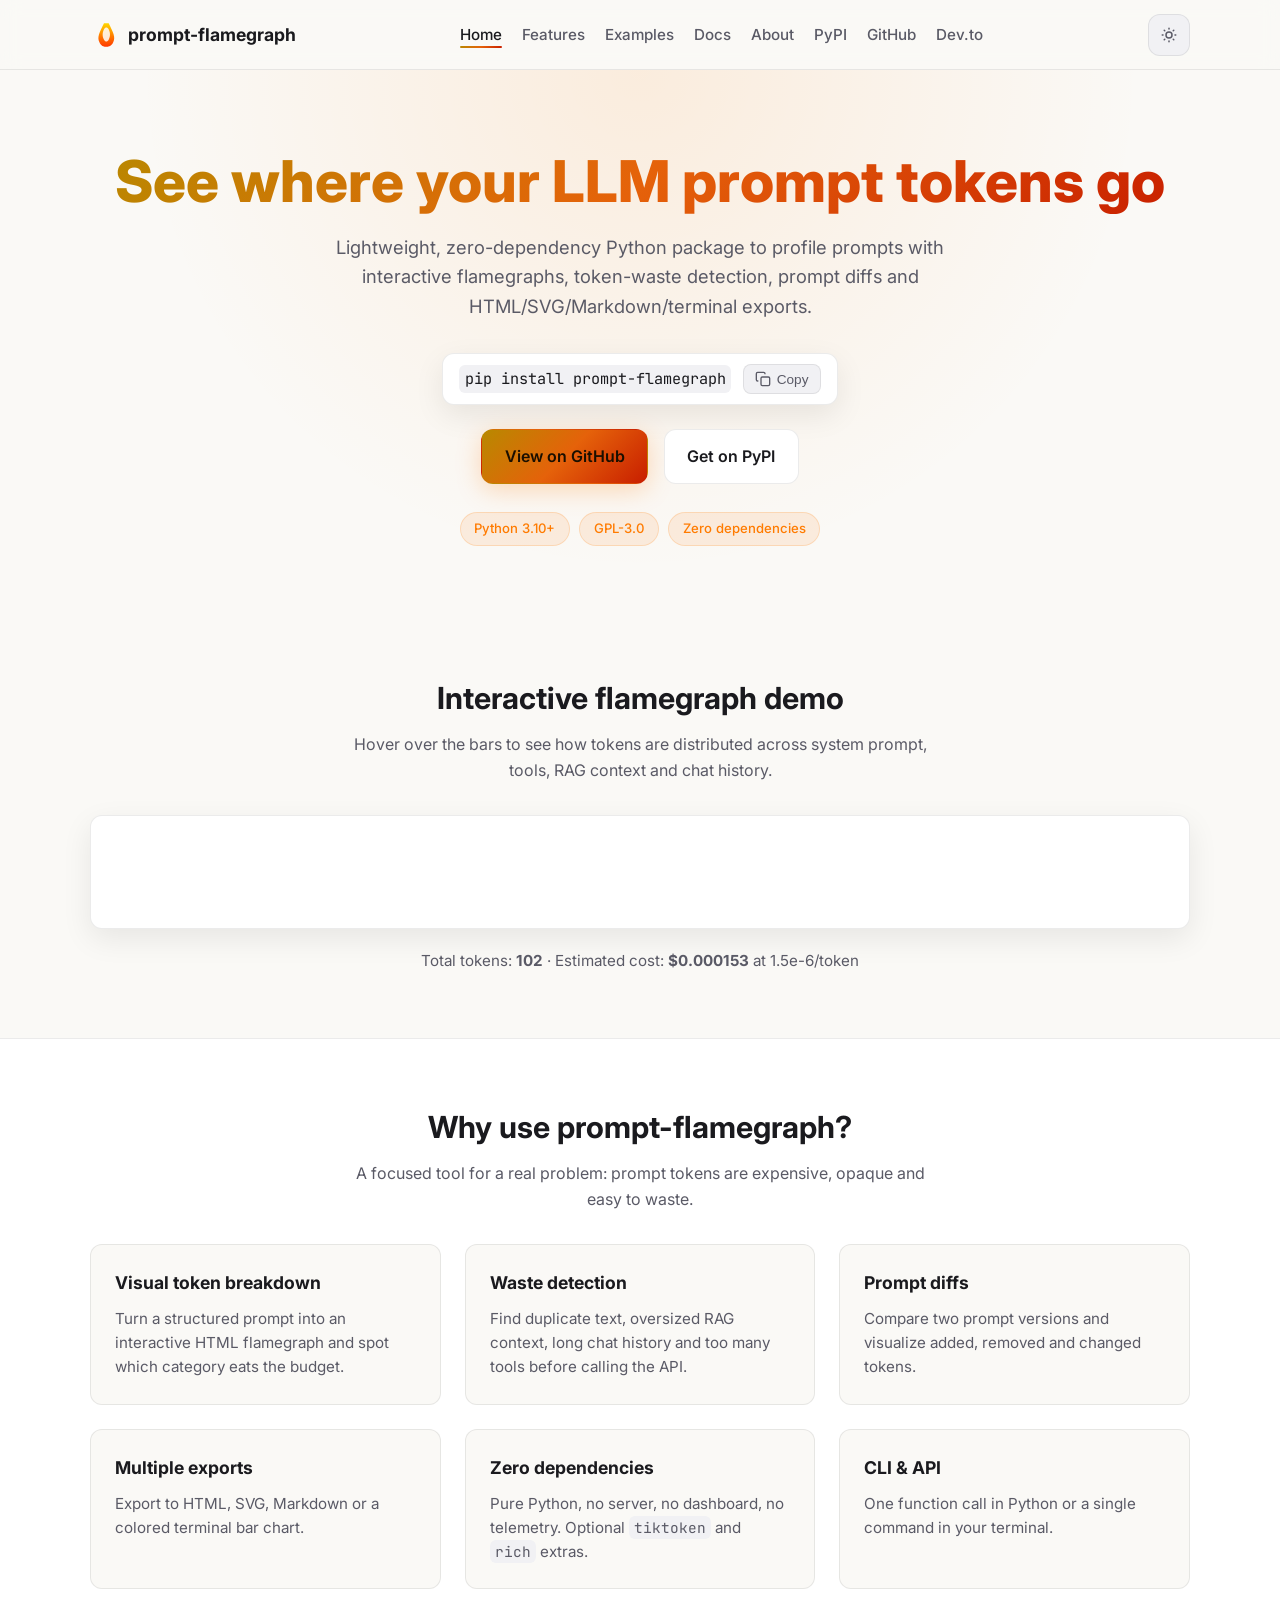
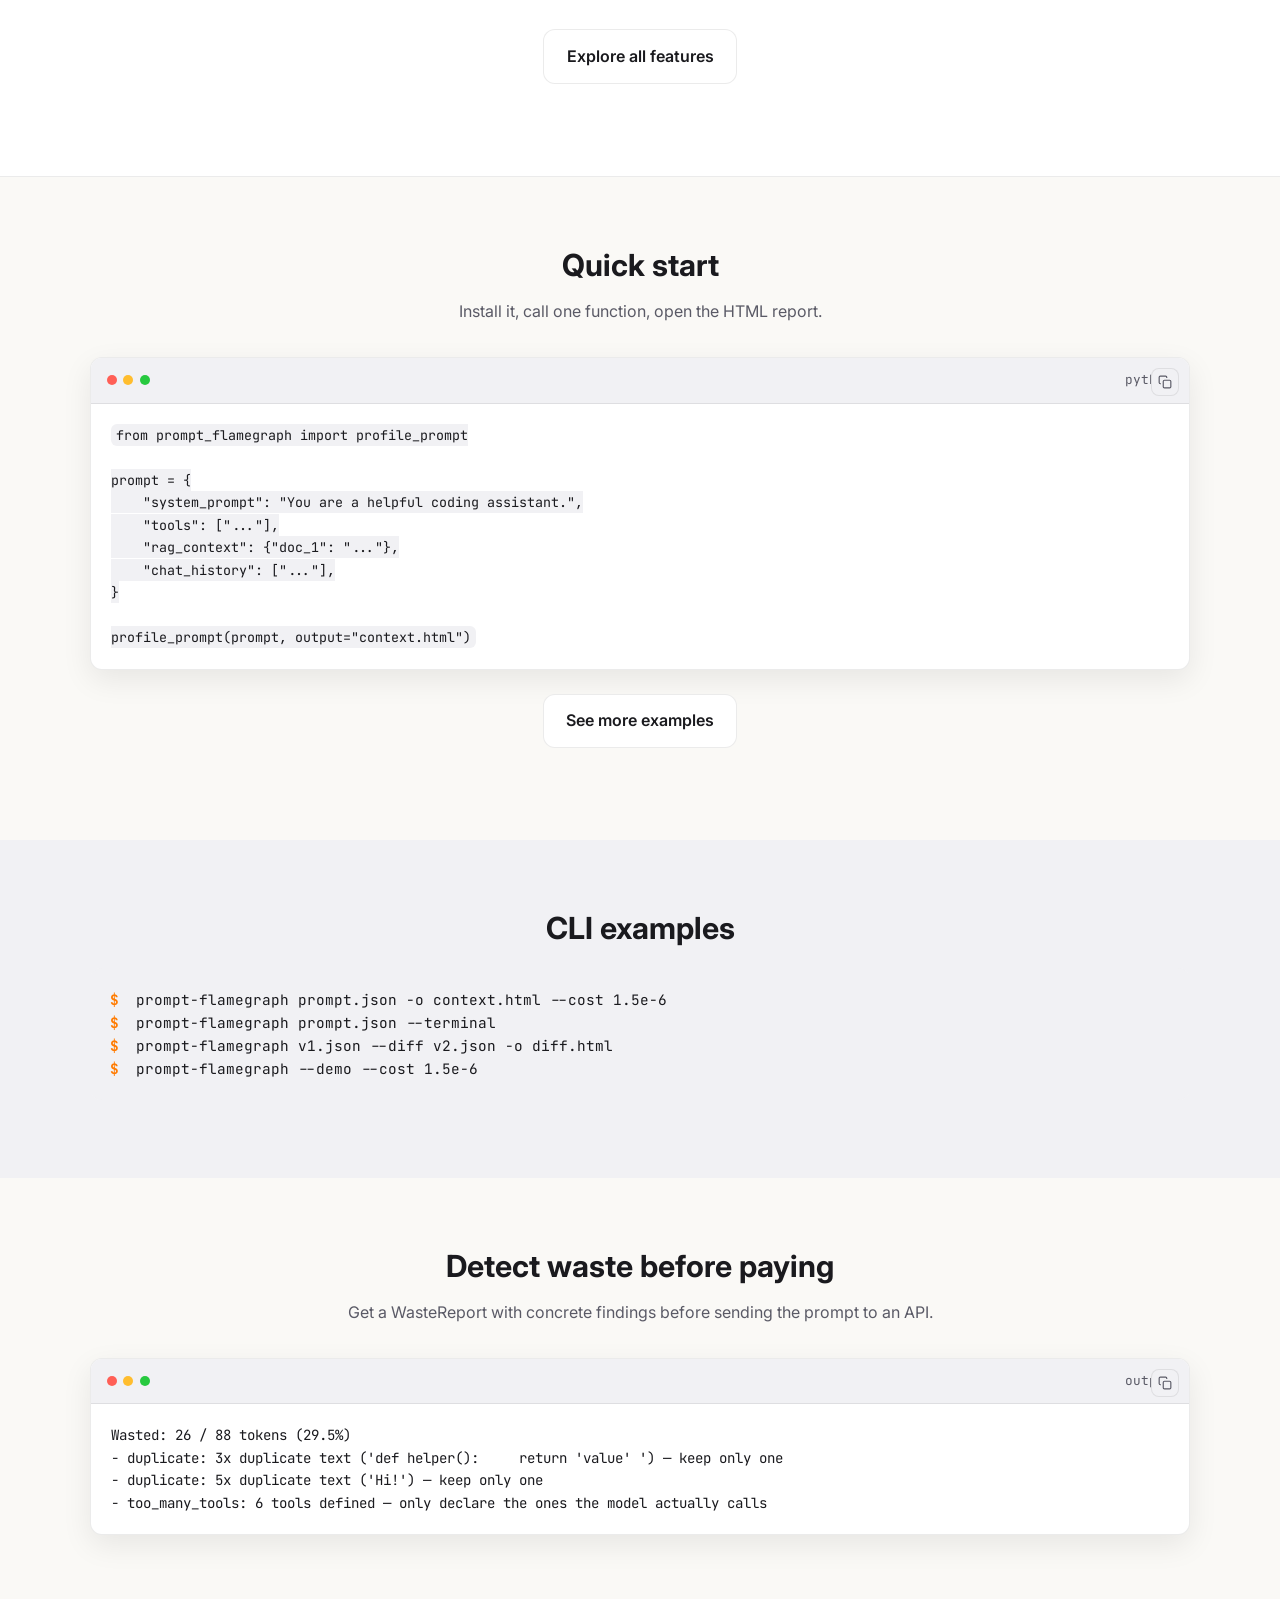
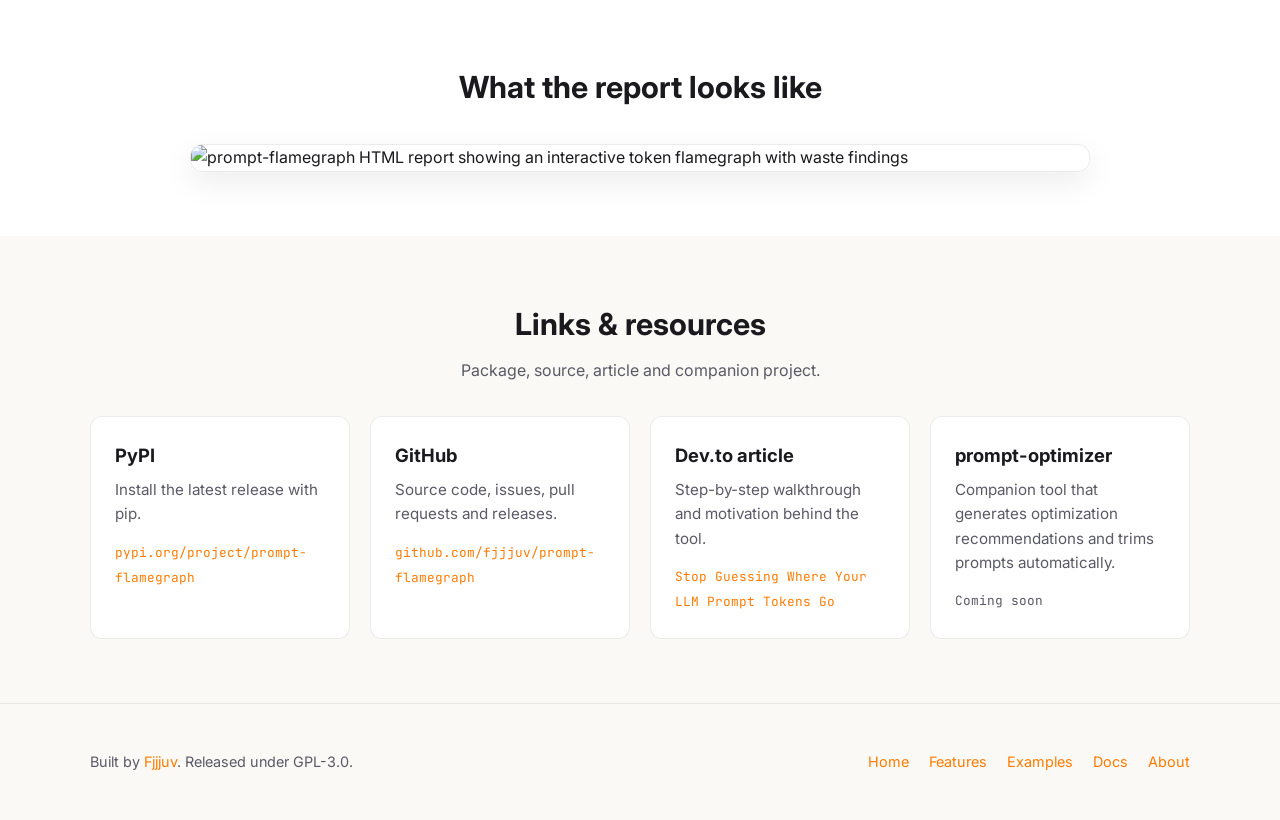
==== site/index.html @ 231b0afb "Fix link, favicon, reveal fallback and mobile nav a11y" ====
<!doctype html>
<html lang="en">
<head>
  <meta charset="utf-8" />
  <meta name="viewport" content="width=device-width, initial-scale=1" />
  <title>prompt-flamegraph · Profile LLM Prompt Tokens</title>
  <script>(function(){var t=localStorage.getItem('theme')||(window.matchMedia('(prefers-color-scheme: light)').matches?'light':'dark');document.documentElement.setAttribute('data-theme',t);document.documentElement.classList.add('js');})();</script>
  <meta name="description" content="Lightweight, zero-dependency Python package to profile LLM prompt tokens with interactive flamegraphs, waste detection and HTML/SVG/Markdown/terminal exports." />
  <link rel="canonical" href="https://fjjjuv.github.io/prompt-flamegraph/" />
  <meta name="google-site-verification" content="PASTE_GSC_CODE_HERE" />

  <meta property="og:title" content="prompt-flamegraph · Profile LLM Prompt Tokens" />
  <meta property="og:description" content="Lightweight, zero-dependency Python package to profile LLM prompt tokens with interactive flamegraphs, waste detection and HTML/SVG/Markdown/terminal exports." />
  <meta property="og:url" content="https://fjjjuv.github.io/prompt-flamegraph/" />
  <meta property="og:image" content="https://fjjjuv.github.io/prompt-flamegraph/flamegraph_demo.png" />
  <meta property="og:type" content="website" />
  <meta name="twitter:card" content="summary_large_image" />

  <link rel="preconnect" href="https://fonts.googleapis.com" />
  <link rel="preconnect" href="https://fonts.gstatic.com" crossorigin />
  <link href="https://fonts.googleapis.com/css2?family=Inter:wght@400;500;600;700&family=JetBrains+Mono:wght@400;500&display=swap" rel="stylesheet" />
  <link rel="icon" type="image/x-icon" href="favicon.ico" />
  <link rel="stylesheet" href="style.css" />
</head>
<body>
  <header class="site-header">
    <nav class="nav container" aria-label="Main navigation">
      <a class="logo" href="index.html">
        <svg class="logo-icon" viewBox="0 0 24 24" aria-hidden="true"><path d="M12 2C8 10 6 14 8 18c2 5 6 4 6 4s4 .8 6-4c2-4 0-8-4-16z" fill="url(#flame)"/><path d="M12 7c-2 4-1 7 0 9 1 2 3 2 4 0 1-2 2-5 0-9-1-2-3-2-4 0z" fill="#fff" opacity=".85"/><defs><linearGradient id="flame" x1="12" y1="2" x2="12" y2="24" gradientUnits="userSpaceOnUse"><stop offset="0%" stop-color="#ffd700"/><stop offset="50%" stop-color="#ff7b00"/><stop offset="100%" stop-color="#ff2a00"/></linearGradient></defs></svg>
        <span>prompt-flamegraph</span>
      </a>
      <ul class="nav-links" id="nav-links">
        <li><a href="index.html">Home</a></li>
        <li><a href="features.html">Features</a></li>
        <li><a href="examples.html">Examples</a></li>
        <li><a href="documentation.html">Docs</a></li>
        <li><a href="about.html">About</a></li>
        <li><a href="https://pypi.org/project/prompt-flamegraph/" target="_blank" rel="noopener">PyPI</a></li>
        <li><a href="https://github.com/fjjjuv/prompt-flamegraph" target="_blank" rel="noopener">GitHub</a></li>
        <li><a href="https://dev.to/fjjjuv/stop-guessing-where-your-llm-prompt-tokens-go-prompt-flamegraph-52nf" target="_blank" rel="noopener">Dev.to</a></li>
      </ul>
      <div class="nav-actions">
        <button id="theme-toggle" class="theme-toggle" aria-label="Toggle color theme">
          <svg class="theme-icon" viewBox="0 0 24 24" aria-hidden="true"><path d="M21 12.79A9 9 0 1 1 11.21 3 7 7 0 0 0 21 12.79z" stroke="currentColor" stroke-width="2" stroke-linecap="round" stroke-linejoin="round" fill="none"/></svg>
        </button>
        <button id="nav-toggle" class="nav-toggle" aria-label="Toggle navigation" aria-expanded="false" aria-controls="nav-links">
          <span></span><span></span><span></span>
        </button>
      </div>
    </nav>
  </header>

  <main>
    <section class="hero">
      <div class="container hero-inner">
        <h1>See where your LLM prompt tokens go</h1>
        <p class="lead">Lightweight, zero-dependency Python package to profile prompts with interactive flamegraphs, token-waste detection, prompt diffs and HTML/SVG/Markdown/terminal exports.</p>
        <div class="install" id="install">
          <code>pip install prompt-flamegraph</code>
          <button class="copy" data-copy="pip install prompt-flamegraph" aria-label="Copy install command">
            <svg width="16" height="16" viewBox="0 0 24 24" fill="none" stroke="currentColor" stroke-width="2"><rect x="9" y="9" width="13" height="13" rx="2"/><path d="M5 15H4a2 2 0 0 1-2-2V4a2 2 0 0 1 2-2h9a2 2 0 0 1 2 2v1"/></svg>
            <span class="copy-label">Copy</span>
          </button>
        </div>
        <div class="hero-actions">
          <a class="btn btn-primary" href="https://github.com/fjjjuv/prompt-flamegraph" target="_blank" rel="noopener">View on GitHub</a>
          <a class="btn btn-secondary" href="https://pypi.org/project/prompt-flamegraph/" target="_blank" rel="noopener">Get on PyPI</a>
        </div>
        <div class="badges">
          <span class="badge">Python 3.10+</span>
          <span class="badge">GPL-3.0</span>
          <span class="badge">Zero dependencies</span>
        </div>
      </div>
    </section>

    <section class="container demo" id="demo">
      <div class="reveal">
        <h2>Interactive flamegraph demo</h2>
        <p class="section-desc">Hover over the bars to see how tokens are distributed across system prompt, tools, RAG context and chat history.</p>
      </div>
      <div class="flamegraph reveal" role="img" aria-label="Interactive prompt token flamegraph">
        <div class="flamegraph-bars" id="flamegraph-bars"></div>
        <div class="flamegraph-tooltip" id="flamegraph-tooltip"></div>
        <div class="flamegraph-legend" id="flamegraph-legend"></div>
      </div>
      <div class="demo-total reveal">Total tokens: <strong>102</strong> · Estimated cost: <strong>$0.000153</strong> at 1.5e-6/token</div>
    </section>

    <section class="features" id="features">
      <div class="container">
        <div class="reveal">
          <h2>Why use prompt-flamegraph?</h2>
          <p class="section-desc">A focused tool for a real problem: prompt tokens are expensive, opaque and easy to waste.</p>
        </div>
        <div class="feature-grid">
          <article class="feature reveal">
            <h3>Visual token breakdown</h3>
            <p>Turn a structured prompt into an interactive HTML flamegraph and spot which category eats the budget.</p>
          </article>
          <article class="feature reveal">
            <h3>Waste detection</h3>
            <p>Find duplicate text, oversized RAG context, long chat history and too many tools before calling the API.</p>
          </article>
          <article class="feature reveal">
            <h3>Prompt diffs</h3>
            <p>Compare two prompt versions and visualize added, removed and changed tokens.</p>
          </article>
          <article class="feature reveal">
            <h3>Multiple exports</h3>
            <p>Export to HTML, SVG, Markdown or a colored terminal bar chart.</p>
          </article>
          <article class="feature reveal">
            <h3>Zero dependencies</h3>
            <p>Pure Python, no server, no dashboard, no telemetry. Optional <code>tiktoken</code> and <code>rich</code> extras.</p>
          </article>
          <article class="feature reveal">
            <h3>CLI & API</h3>
            <p>One function call in Python or a single command in your terminal.</p>
          </article>
        </div>
        <div class="hero-actions reveal" style="margin-top:2.5rem;justify-content:center">
          <a class="btn btn-secondary" href="features.html">Explore all features</a>
        </div>
      </div>
    </section>

    <section class="container" id="quickstart">
      <div class="reveal">
        <h2>Quick start</h2>
        <p class="section-desc">Install it, call one function, open the HTML report.</p>
      </div>
      <div class="code-window reveal">
        <div class="code-header">
          <span class="dot red"></span>
          <span class="dot yellow"></span>
          <span class="dot green"></span>
          <span class="filename">python</span>
        </div>
        <pre><code id="quickstart-code">from prompt_flamegraph import profile_prompt

prompt = {
    "system_prompt": "You are a helpful coding assistant.",
    "tools": ["..."],
    "rag_context": {"doc_1": "..."},
    "chat_history": ["..."],
}

profile_prompt(prompt, output="context.html")</code></pre>
        <button class="copy code-copy" data-copy="from prompt_flamegraph import profile_prompt

prompt = {
    'system_prompt': 'You are a helpful coding assistant.',
    'tools': ['...'],
    'rag_context': {'doc_1': '...'},
    'chat_history': ['...'],
}

profile_prompt(prompt, output='context.html')" aria-label="Copy quick start code">
          <svg width="14" height="14" viewBox="0 0 24 24" fill="none" stroke="currentColor" stroke-width="2"><rect x="9" y="9" width="13" height="13" rx="2"/><path d="M5 15H4a2 2 0 0 1-2-2V4a2 2 0 0 1 2-2h9a2 2 0 0 1 2 2v1"/></svg>
        </button>
      </div>
      <div class="hero-actions reveal" style="margin-top:1.5rem;justify-content:center">
        <a class="btn btn-secondary" href="examples.html">See more examples</a>
      </div>
    </section>

    <section class="terminal" id="cli">
      <div class="container reveal">
        <h2>CLI examples</h2>
        <pre><span class="prompt">$</span> <span class="cmd">prompt-flamegraph prompt.json -o context.html --cost 1.5e-6</span>
<span class="prompt">$</span> <span class="cmd">prompt-flamegraph prompt.json --terminal</span>
<span class="prompt">$</span> <span class="cmd">prompt-flamegraph v1.json --diff v2.json -o diff.html</span>
<span class="prompt">$</span> <span class="cmd">prompt-flamegraph --demo --cost 1.5e-6</span></pre>
      </div>
    </section>

    <section class="container" id="waste">
      <div class="reveal">
        <h2>Detect waste before paying</h2>
        <p class="section-desc">Get a WasteReport with concrete findings before sending the prompt to an API.</p>
      </div>
      <div class="code-window reveal">
        <div class="code-header"><span class="dot red"></span><span class="dot yellow"></span><span class="dot green"></span><span class="filename">output</span></div>
        <pre>Wasted: 26 / 88 tokens (29.5%)
- duplicate: 3x duplicate text ('def helper():     return 'value' ') — keep only one
- duplicate: 5x duplicate text ('Hi!') — keep only one
- too_many_tools: 6 tools defined — only declare the ones the model actually calls</pre>
        <button class="copy code-copy" data-copy="Wasted: 26 / 88 tokens (29.5%)
- duplicate: 3x duplicate text ('def helper():     return 'value' ') — keep only one
- duplicate: 5x duplicate text ('Hi!') — keep only one
- too_many_tools: 6 tools defined — only declare the ones the model actually calls" aria-label="Copy waste report">
          <svg width="14" height="14" viewBox="0 0 24 24" fill="none" stroke="currentColor" stroke-width="2"><rect x="9" y="9" width="13" height="13" rx="2"/><path d="M5 15H4a2 2 0 0 1-2-2V4a2 2 0 0 1 2-2h9a2 2 0 0 1 2 2v1"/></svg>
        </button>
      </div>
    </section>

    <section class="screenshot" id="report">
      <div class="container reveal">
        <h2>What the report looks like</h2>
        <img src="flamegraph_demo.png" alt="prompt-flamegraph HTML report showing an interactive token flamegraph with waste findings" loading="lazy" />
      </div>
    </section>

    <section class="links" id="links">
      <div class="container">
        <div class="reveal">
          <h2>Links & resources</h2>
          <p class="section-desc">Package, source, article and companion project.</p>
        </div>
        <div class="link-grid">
          <a class="link-card reveal" href="https://pypi.org/project/prompt-flamegraph/" target="_blank" rel="noopener">
            <h3>PyPI</h3>
            <p>Install the latest release with pip.</p>
            <span class="link-arrow">pypi.org/project/prompt-flamegraph</span>
          </a>
          <a class="link-card reveal" href="https://github.com/fjjjuv/prompt-flamegraph" target="_blank" rel="noopener">
            <h3>GitHub</h3>
            <p>Source code, issues, pull requests and releases.</p>
            <span class="link-arrow">github.com/fjjjuv/prompt-flamegraph</span>
          </a>
          <a class="link-card reveal" href="https://dev.to/fjjjuv/stop-guessing-where-your-llm-prompt-tokens-go-prompt-flamegraph-52nf" target="_blank" rel="noopener">
            <h3>Dev.to article</h3>
            <p>Step-by-step walkthrough and motivation behind the tool.</p>
            <span class="link-arrow">Stop Guessing Where Your LLM Prompt Tokens Go</span>
          </a>
          <div class="link-card soon reveal">
            <h3>prompt-optimizer</h3>
            <p>Companion tool that generates optimization recommendations and trims prompts automatically.</p>
            <span class="link-arrow">Coming soon</span>
          </div>
        </div>
      </div>
    </section>
  </main>

  <button id="back-to-top" class="back-to-top" aria-label="Back to top">
    <svg width="20" height="20" viewBox="0 0 24 24" fill="none" stroke="currentColor" stroke-width="2.5" stroke-linecap="round" stroke-linejoin="round"><path d="M12 19V5M5 12l7-7 7 7"/></svg>
  </button>

  <footer class="site-footer">
    <div class="container footer-inner">
      <p>Built by <a href="https://github.com/fjjjuv" target="_blank" rel="noopener">Fjjjuv</a>. Released under GPL-3.0.</p>
      <div class="footer-links">
        <a href="index.html">Home</a>
        <a href="features.html">Features</a>
        <a href="examples.html">Examples</a>
        <a href="documentation.html">Docs</a>
        <a href="about.html">About</a>
      </div>
    </div>
  </footer>

  <script src="components.js"></script>
  <script src="script.js"></script>
</body>
</html>
---- site/style.css ----
:root {
  --bg: #0c0c10;
  --surface: #15151c;
  --surface-2: #1e1e27;
  --text: #e8e8ec;
  --text-muted: #9e9ea8;
  --border: rgba(255, 255, 255, 0.08);
  --border-strong: rgba(255, 255, 255, 0.12);
  --brand-1: #ffd700;
  --brand-2: #ff7b00;
  --brand-3: #ff2a00;
  --brand-gradient: linear-gradient(135deg, #ffd700 0%, #ff7b00 50%, #ff2a00 100%);
  --accent: #ff7b00;
  --radius: 12px;
  --shadow: 0 10px 40px rgba(0, 0, 0, 0.35);
  --font: 'Inter', ui-sans-serif, system-ui, sans-serif;
  --mono: 'JetBrains Mono', ui-monospace, monospace;
}

html[data-theme="light"] {
  --bg: #faf9f6;
  --surface: #ffffff;
  --surface-2: #f1f1f4;
  --text: #1a1a1e;
  --text-muted: #5a5a66;
  --border: rgba(0, 0, 0, 0.08);
  --border-strong: rgba(0, 0, 0, 0.14);
  --brand-gradient: linear-gradient(135deg, #b88900 0%, #e5620a 50%, #c81e00 100%);
  --shadow: 0 10px 30px rgba(0, 0, 0, 0.08);
}

* { box-sizing: border-box; }

html { scroll-behavior: smooth; }

body {
  margin: 0;
  font-family: var(--font);
  background: var(--bg);
  color: var(--text);
  line-height: 1.6;
  -webkit-font-smoothing: antialiased;
  transition: background-color 0.25s ease, color 0.25s ease;
}

a { color: var(--brand-2); text-decoration: none; }
a:hover { text-decoration: underline; }

code, pre { font-family: var(--mono); }

code {
  background: var(--surface-2);
  padding: 0.15em 0.35em;
  border-radius: 6px;
  font-size: 0.95em;
}

pre {
  background: var(--surface-2);
  padding: 1.25rem;
  border-radius: var(--radius);
  overflow-x: auto;
  font-size: 0.9rem;
}

.container {
  width: 92%;
  max-width: 1100px;
  margin: 0 auto;
}

.site-header {
  position: sticky;
  top: 0;
  z-index: 100;
  background: color-mix(in srgb, var(--bg) 85%, transparent);
  backdrop-filter: blur(10px);
  border-bottom: 1px solid var(--border);
}

.nav {
  display: flex;
  align-items: center;
  justify-content: space-between;
  padding: 0.85rem 0;
  gap: 1rem;
}

.logo {
  display: flex;
  align-items: center;
  gap: 0.6rem;
  font-weight: 700;
  font-size: 1.1rem;
  color: var(--text);
  flex-shrink: 0;
}

.logo-icon { width: 28px; height: 28px; }

.nav-toggle {
  display: none;
  background: var(--surface-2);
  border: 1px solid var(--border);
  color: var(--text);
  width: 42px;
  height: 42px;
  border-radius: var(--radius);
  cursor: pointer;
  align-items: center;
  justify-content: center;
  flex-direction: column;
  gap: 5px;
}

.nav-toggle span {
  display: block;
  width: 20px;
  height: 2px;
  background: var(--text);
  border-radius: 2px;
  transition: transform 0.25s, opacity 0.25s;
}

.nav-toggle.open span:nth-child(1) { transform: translateY(7px) rotate(45deg); }
.nav-toggle.open span:nth-child(2) { opacity: 0; }
.nav-toggle.open span:nth-child(3) { transform: translateY(-7px) rotate(-45deg); }

.nav-links {
  display: flex;
  gap: 1.25rem;
  list-style: none;
  margin: 0;
  padding: 0;
  align-items: center;
}

.nav-links a {
  color: var(--text-muted);
  font-weight: 500;
  font-size: 0.95rem;
  position: relative;
  padding: 0.25rem 0;
}

.nav-links a::after {
  content: '';
  position: absolute;
  left: 0;
  bottom: 0;
  width: 0;
  height: 2px;
  background: var(--brand-gradient);
  border-radius: 2px;
  transition: width 0.25s;
}

.nav-links a:hover,
.nav-links a.active {
  color: var(--text);
  text-decoration: none;
}

.nav-links a:hover::after,
.nav-links a.active::after { width: 100%; }

.nav-actions {
  display: flex;
  align-items: center;
  gap: 0.6rem;
  flex-shrink: 0;
}

.theme-toggle {
  background: var(--surface-2);
  border: 1px solid var(--border);
  color: var(--text-muted);
  width: 42px;
  height: 42px;
  border-radius: var(--radius);
  cursor: pointer;
  display: flex;
  align-items: center;
  justify-content: center;
  transition: color 0.2s, background 0.2s, border-color 0.2s;
}

.theme-toggle:hover {
  color: var(--text);
  background: var(--surface);
  border-color: var(--border-strong);
}

.theme-icon { width: 18px; height: 18px; }

.back-to-top {
  position: fixed;
  bottom: 1.5rem;
  right: 1.5rem;
  z-index: 90;
  width: 44px;
  height: 44px;
  border-radius: 50%;
  background: var(--brand-gradient);
  color: #1a0f00;
  border: none;
  cursor: pointer;
  opacity: 0;
  transform: translateY(12px);
  transition: opacity 0.25s, transform 0.25s;
  pointer-events: none;
  display: flex;
  align-items: center;
  justify-content: center;
  box-shadow: var(--shadow);
}

.back-to-top.visible {
  opacity: 1;
  transform: translateY(0);
  pointer-events: auto;
}

html.js .reveal {
  opacity: 0;
  transform: translateY(20px);
  transition: opacity 0.6s ease, transform 0.6s ease;
}

html.js .reveal.visible { opacity: 1; transform: translateY(0); }

@media (prefers-reduced-motion: reduce) {
  * { transition-duration: 0.01ms !important; animation-duration: 0.01ms !important; }
  html { scroll-behavior: auto; }
  html.js .reveal { opacity: 1; transform: none; }
}

.hero {
  position: relative;
  padding: 5rem 0 4rem;
  overflow: hidden;
}

.hero::before {
  content: '';
  position: absolute;
  inset: 0;
  background: radial-gradient(circle at 50% 0%, rgba(255, 123, 0, 0.18), transparent 60%);
  pointer-events: none;
}

html[data-theme="light"] .hero::before {
  background: radial-gradient(circle at 50% 0%, rgba(255, 123, 0, 0.10), transparent 60%);
}

.hero-inner {
  position: relative;
  text-align: center;
}

.hero h1 {
  font-size: clamp(2.2rem, 5vw, 3.6rem);
  font-weight: 800;
  line-height: 1.1;
  margin: 0 0 1.2rem;
  background: var(--brand-gradient);
  -webkit-background-clip: text;
  -webkit-text-fill-color: transparent;
  background-clip: text;
}

.lead {
  font-size: 1.15rem;
  color: var(--text-muted);
  max-width: 680px;
  margin: 0 auto 2rem;
}

.install {
  display: inline-flex;
  align-items: center;
  gap: 0.75rem;
  background: var(--surface);
  border: 1px solid var(--border);
  border-radius: var(--radius);
  padding: 0.6rem 1rem;
  margin-bottom: 1.5rem;
  font-family: var(--mono);
  font-size: 1rem;
  box-shadow: var(--shadow);
}

.copy {
  display: inline-flex;
  align-items: center;
  gap: 0.35rem;
  background: var(--surface-2);
  border: 1px solid var(--border);
  color: var(--text-muted);
  border-radius: 8px;
  padding: 0.4rem 0.7rem;
  cursor: pointer;
  font-size: 0.85rem;
  transition: all 0.2s;
}

.copy:hover { color: var(--text); background: var(--surface); border-color: var(--border-strong); }
.copy.copied { color: #2dd4bf; }

.hero-actions {
  display: flex;
  justify-content: center;
  gap: 1rem;
  flex-wrap: wrap;
  margin-bottom: 1.75rem;
}

.btn {
  display: inline-flex;
  align-items: center;
  padding: 0.85rem 1.4rem;
  border-radius: var(--radius);
  font-weight: 600;
  border: 1px solid transparent;
  transition: transform 0.15s, box-shadow 0.15s;
}

.btn:hover { text-decoration: none; transform: translateY(-2px); }

.btn-primary {
  background: var(--brand-gradient);
  color: #1a0f00;
  box-shadow: 0 6px 24px rgba(255, 123, 0, 0.25);
}

.btn-secondary {
  background: var(--surface);
  color: var(--text);
  border-color: var(--border);
}

.badges { display: flex; justify-content: center; gap: 0.6rem; flex-wrap: wrap; }

.badge {
  background: rgba(255, 123, 0, 0.1);
  color: var(--brand-2);
  border: 1px solid rgba(255, 123, 0, 0.18);
  border-radius: 999px;
  padding: 0.35rem 0.85rem;
  font-size: 0.82rem;
  font-weight: 500;
}

.demo, #quickstart, #waste, #report, #links, #cli, .features, .page-section {
  padding: 4rem 0;
}

section h2 {
  font-size: 1.9rem;
  font-weight: 700;
  margin: 0 0 0.6rem;
  text-align: center;
}

.section-desc {
  color: var(--text-muted);
  text-align: center;
  max-width: 600px;
  margin: 0 auto 2rem;
}

.flamegraph {
  position: relative;
  background: var(--surface);
  border: 1px solid var(--border);
  border-radius: var(--radius);
  padding: 1.25rem;
  box-shadow: var(--shadow);
}

.flamegraph-bars {
  display: flex;
  width: 100%;
  height: 56px;
  border-radius: 8px;
  overflow: hidden;
}

.flamegraph-bar {
  height: 100%;
  display: flex;
  align-items: center;
  justify-content: center;
  font-size: 0.75rem;
  font-weight: 600;
  color: rgba(0, 0, 0, 0.7);
  cursor: pointer;
  transition: filter 0.2s, transform 0.2s;
  position: relative;
  white-space: nowrap;
  overflow: hidden;
  text-overflow: ellipsis;
  padding: 0 0.4rem;
}

.flamegraph-bar:hover { filter: brightness(1.15); transform: scaleY(1.05); z-index: 2; }

.flamegraph-tooltip {
  position: absolute;
  display: none;
  background: var(--surface-2);
  border: 1px solid var(--border);
  border-radius: 8px;
  padding: 0.6rem 0.8rem;
  font-size: 0.85rem;
  pointer-events: none;
  z-index: 10;
  box-shadow: var(--shadow);
  white-space: nowrap;
  color: var(--text);
}

.flamegraph-legend {
  display: flex;
  flex-wrap: wrap;
  gap: 0.8rem 1.2rem;
  margin-top: 1rem;
  justify-content: center;
}

.legend-item {
  display: flex;
  align-items: center;
  gap: 0.4rem;
  font-size: 0.85rem;
  color: var(--text-muted);
  cursor: pointer;
}

.legend-color {
  width: 12px;
  height: 12px;
  border-radius: 3px;
}

.demo-total {
  text-align: center;
  margin-top: 1.25rem;
  color: var(--text-muted);
  font-size: 0.95rem;
}

.features { background: var(--surface); border-top: 1px solid var(--border); border-bottom: 1px solid var(--border); }

.feature-grid {
  display: grid;
  grid-template-columns: repeat(auto-fit, minmax(280px, 1fr));
  gap: 1.5rem;
  margin-top: 2rem;
}

.feature {
  background: var(--bg);
  border: 1px solid var(--border);
  border-radius: var(--radius);
  padding: 1.5rem;
  transition: transform 0.2s, border-color 0.2s;
}

.feature:hover { transform: translateY(-4px); border-color: rgba(255, 123, 0, 0.3); }

.feature h3 { margin: 0 0 0.6rem; font-size: 1.1rem; color: var(--text); }
.feature p { margin: 0; color: var(--text-muted); font-size: 0.95rem; }

.code-window {
  position: relative;
  background: var(--surface);
  border: 1px solid var(--border);
  border-radius: var(--radius);
  overflow: hidden;
  box-shadow: var(--shadow);
}

.code-header {
  display: flex;
  align-items: center;
  gap: 0.4rem;
  padding: 0.75rem 1rem;
  background: var(--surface-2);
  border-bottom: 1px solid var(--border);
}

.dot { width: 10px; height: 10px; border-radius: 50%; }
.dot.red { background: #ff5f56; }
.dot.yellow { background: #ffbd2e; }
.dot.green { background: #27c93f; }

.filename {
  margin-left: auto;
  font-family: var(--mono);
  font-size: 0.8rem;
  color: var(--text-muted);
}

.code-window pre { margin: 0; background: transparent; border-radius: 0; font-size: 0.88rem; line-height: 1.6; }

.code-copy {
  position: absolute;
  top: 0.65rem;
  right: 0.65rem;
  padding: 0.35rem;
}

.terminal { background: var(--surface-2); }
.terminal pre { max-width: 100%; overflow-x: auto; }
.prompt { color: var(--brand-2); font-weight: 700; margin-right: 0.5rem; }
.cmd { color: var(--text); }

.screenshot { background: var(--surface); }
.screenshot img {
  display: block;
  width: 100%;
  max-width: 900px;
  margin: 2rem auto 0;
  border-radius: var(--radius);
  border: 1px solid var(--border);
  box-shadow: var(--shadow);
}

.links { background: var(--bg); }

.link-grid {
  display: grid;
  grid-template-columns: repeat(auto-fit, minmax(260px, 1fr));
  gap: 1.25rem;
  margin-top: 2rem;
}

.link-card {
  display: block;
  background: var(--surface);
  border: 1px solid var(--border);
  border-radius: var(--radius);
  padding: 1.5rem;
  color: var(--text);
  transition: transform 0.2s, border-color 0.2s;
}

.link-card:hover { text-decoration: none; transform: translateY(-4px); border-color: rgba(255, 123, 0, 0.3); }

.link-card.soon { cursor: default; }
.link-card.soon:hover { transform: none; border-color: var(--border); }
.link-card.soon .link-arrow { color: var(--text-muted); }

.link-card h3 { margin: 0 0 0.5rem; font-size: 1.15rem; }
.link-card p { margin: 0 0 0.75rem; color: var(--text-muted); font-size: 0.95rem; }

.link-arrow {
  font-family: var(--mono);
  font-size: 0.8rem;
  color: var(--brand-2);
}

.page-hero {
  padding: 4rem 0 3rem;
  text-align: center;
  border-bottom: 1px solid var(--border);
  background: var(--surface);
}

.page-hero h1 {
  font-size: clamp(2rem, 5vw, 3rem);
  font-weight: 800;
  margin: 0 0 0.8rem;
  background: var(--brand-gradient);
  -webkit-background-clip: text;
  -webkit-text-fill-color: transparent;
  background-clip: text;
}

.page-hero p {
  color: var(--text-muted);
  max-width: 640px;
  margin: 0 auto;
  font-size: 1.05rem;
}

.two-col {
  display: grid;
  grid-template-columns: 1fr 1fr;
  gap: 1.5rem;
  align-items: start;
}

.card {
  background: var(--surface);
  border: 1px solid var(--border);
  border-radius: var(--radius);
  padding: 1.5rem;
  box-shadow: var(--shadow);
}

.card h3 { margin: 0 0 0.6rem; }
.card p { color: var(--text-muted); margin: 0 0 0.75rem; }
.card pre { margin: 0.75rem 0 0; font-size: 0.85rem; }

.list {
  list-style: none;
  padding: 0;
  margin: 0;
  display: grid;
  gap: 0.75rem;
}

.list li {
  padding-left: 1.5rem;
  position: relative;
  color: var(--text-muted);
}

.list li::before {
  content: '•';
  position: absolute;
  left: 0;
  color: var(--brand-2);
  font-weight: 700;
}

.table-wrap {
  overflow-x: auto;
  border: 1px solid var(--border);
  border-radius: var(--radius);
  background: var(--surface);
  margin-top: 1.5rem;
}

table {
  width: 100%;
  border-collapse: collapse;
  font-size: 0.95rem;
}

th, td {
  padding: 0.85rem 1rem;
  text-align: left;
  border-bottom: 1px solid var(--border);
}

th { font-weight: 600; color: var(--text); background: var(--surface-2); }
tr:last-child td { border-bottom: none; }

.tabs {
  border: 1px solid var(--border);
  border-radius: var(--radius);
  background: var(--surface);
  overflow: hidden;
  margin-top: 1.5rem;
}

.tabs [role="tablist"] {
  display: flex;
  background: var(--surface-2);
  border-bottom: 1px solid var(--border);
  overflow-x: auto;
}

.tabs [role="tab"] {
  background: transparent;
  border: none;
  color: var(--text-muted);
  padding: 0.85rem 1.25rem;
  font-family: var(--mono);
  font-size: 0.85rem;
  cursor: pointer;
  border-bottom: 2px solid transparent;
  transition: color 0.2s, border-color 0.2s;
  white-space: nowrap;
}

.tabs [role="tab"]:hover { color: var(--text); }
.tabs [role="tab"][aria-selected="true"] {
  color: var(--brand-2);
  border-bottom-color: var(--brand-2);
}

.tabs [role="tabpanel"] { padding: 1.25rem; }
.tabs [role="tabpanel"][hidden] { display: none; }
.tabs [role="tabpanel"] pre { margin: 0; font-size: 0.85rem; }

.site-footer {
  border-top: 1px solid var(--border);
  padding: 2rem 0;
  color: var(--text-muted);
  font-size: 0.9rem;
}

.footer-inner {
  display: flex;
  justify-content: space-between;
  align-items: center;
  flex-wrap: wrap;
  gap: 1rem;
}

.footer-links { display: flex; gap: 1.25rem; flex-wrap: wrap; }

@media (max-width: 860px) {
  .nav-toggle { display: flex; }
  .nav-links {
    position: fixed;
    top: 68px;
    left: 0;
    right: 0;
    flex-direction: column;
    background: var(--surface);
    border-bottom: 1px solid var(--border);
    padding: 1.25rem;
    gap: 0.9rem;
    transform: translateY(-120%);
    visibility: hidden;
    transition: transform 0.25s ease, visibility 0s 0.25s;
    z-index: 99;
    align-items: flex-start;
  }
  .nav-links.open {
    transform: translateY(0);
    visibility: visible;
    transition: transform 0.25s ease;
  }
  .nav-links li { width: 100%; }
  .nav-links a { display: block; width: 100%; padding: 0.6rem 0; }
  .nav-actions { margin-left: auto; }
}

@media (max-width: 640px) {
  .hero { padding: 3rem 0; }
  .install { flex-direction: column; align-items: stretch; width: 100%; }
  .demo, #quickstart, #waste, #report, #links, #cli, .features, .page-section { padding: 2.5rem 0; }
  .footer-inner { flex-direction: column; text-align: center; }
  .two-col { grid-template-columns: 1fr; }
  .link-grid { grid-template-columns: 1fr; }
  .feature-grid { grid-template-columns: 1fr; }
  .nav { flex-wrap: wrap; }
  .page-hero { padding: 3rem 0 2.5rem; }
  .code-window pre, .terminal pre { font-size: 0.78rem; }
  .flamegraph-bars { height: 44px; }
}
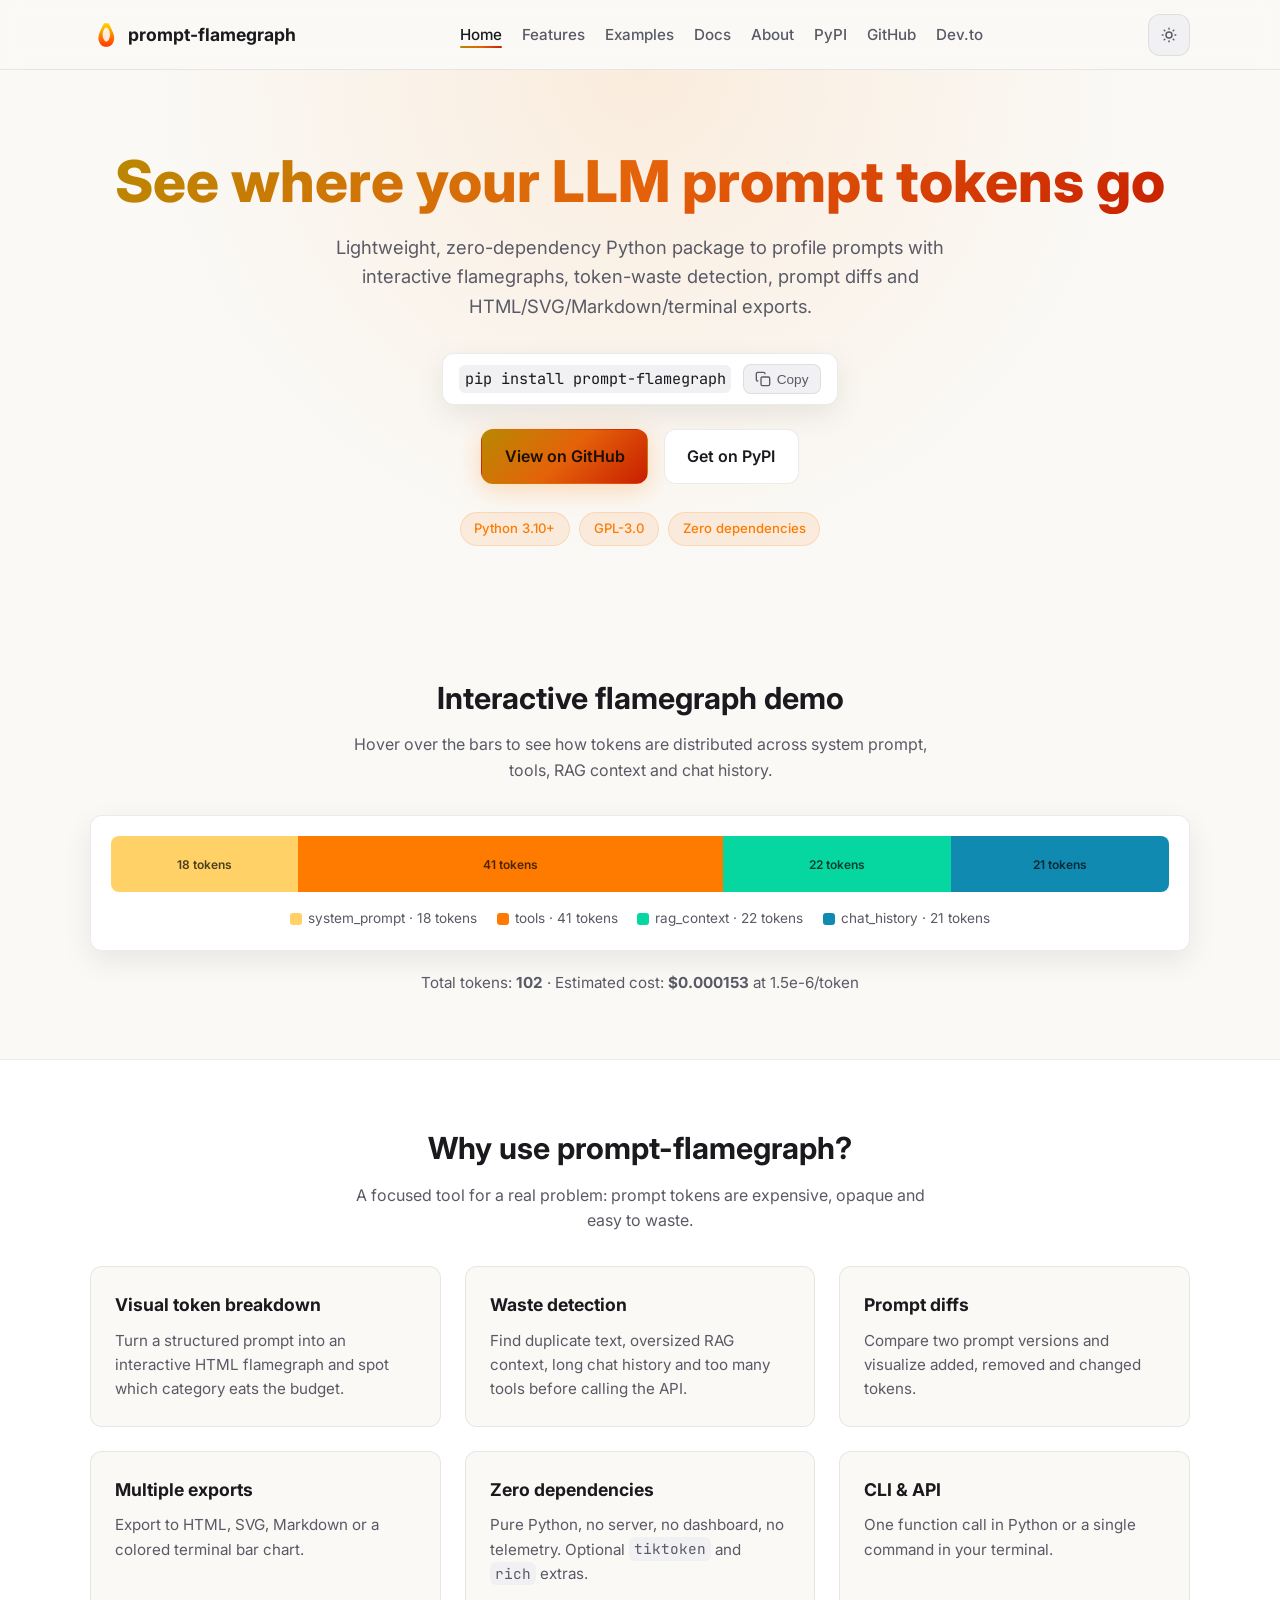
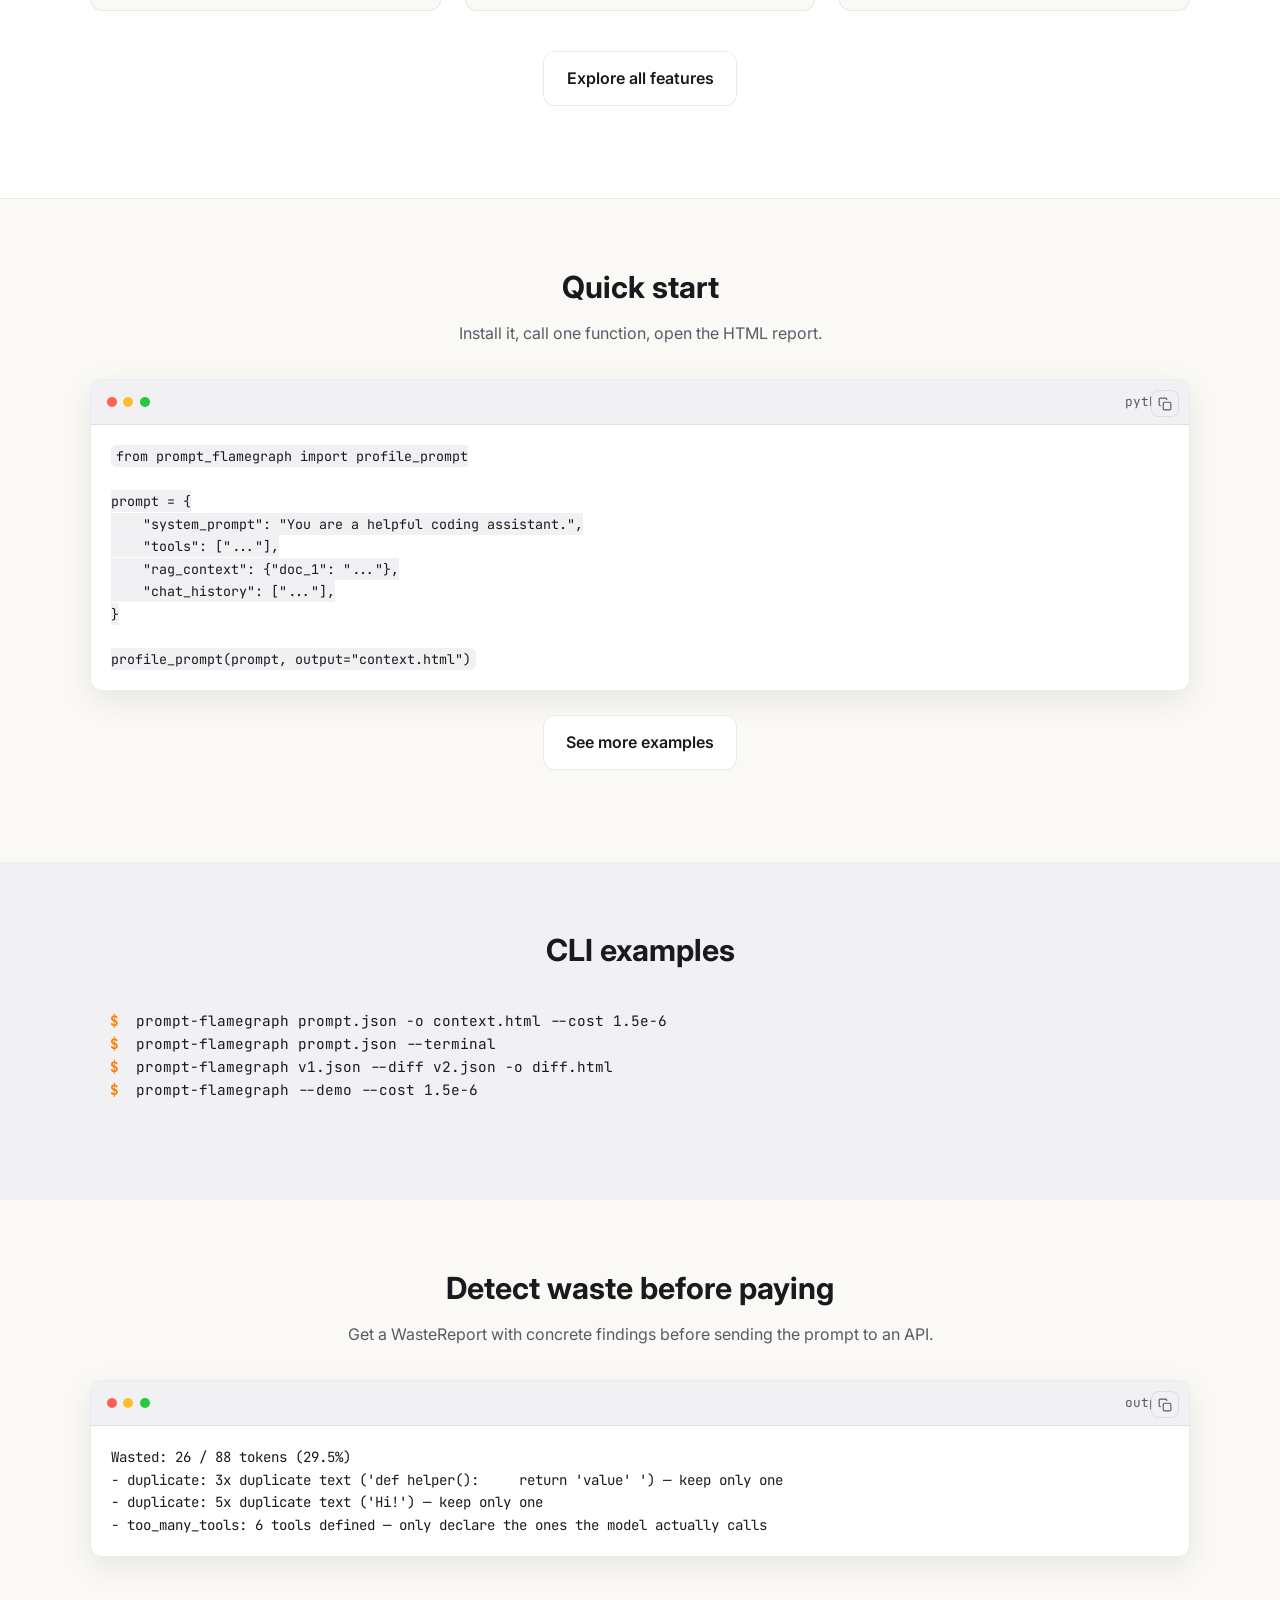
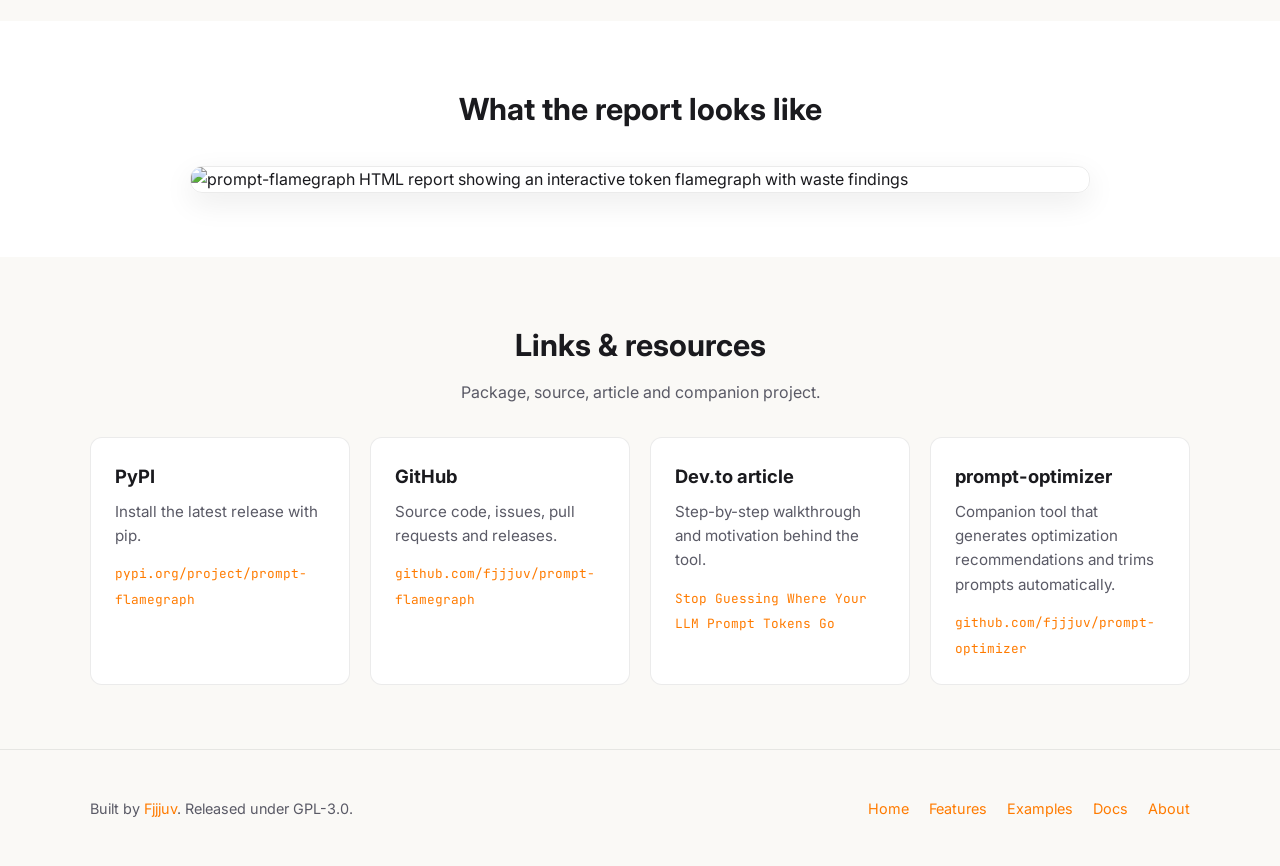
==== commit 30dc4658: "Add multi-page site with theme, responsive nav, tabs and 404" ====
--- a/site/index.html
+++ b/site/index.html
@@ -4,7 +4,6 @@
   <meta charset="utf-8" />
   <meta name="viewport" content="width=device-width, initial-scale=1" />
   <title>prompt-flamegraph · Profile LLM Prompt Tokens</title>
-  <script>(function(){var t=localStorage.getItem('theme')||(window.matchMedia('(prefers-color-scheme: light)').matches?'light':'dark');document.documentElement.setAttribute('data-theme',t);document.documentElement.classList.add('js');})();</script>
   <meta name="description" content="Lightweight, zero-dependency Python package to profile LLM prompt tokens with interactive flamegraphs, waste detection and HTML/SVG/Markdown/terminal exports." />
   <link rel="canonical" href="https://fjjjuv.github.io/prompt-flamegraph/" />
   <meta name="google-site-verification" content="PASTE_GSC_CODE_HERE" />
@@ -19,7 +18,6 @@
   <link rel="preconnect" href="https://fonts.googleapis.com" />
   <link rel="preconnect" href="https://fonts.gstatic.com" crossorigin />
   <link href="https://fonts.googleapis.com/css2?family=Inter:wght@400;500;600;700&family=JetBrains+Mono:wght@400;500&display=swap" rel="stylesheet" />
-  <link rel="icon" type="image/x-icon" href="favicon.ico" />
   <link rel="stylesheet" href="style.css" />
 </head>
 <body>
@@ -52,7 +50,7 @@
 
   <main>
     <section class="hero">
-      <div class="container hero-inner">
+      <div class="container hero-inner reveal">
         <h1>See where your LLM prompt tokens go</h1>
         <p class="lead">Lightweight, zero-dependency Python package to profile prompts with interactive flamegraphs, token-waste detection, prompt diffs and HTML/SVG/Markdown/terminal exports.</p>
         <div class="install" id="install">
@@ -224,11 +222,11 @@
             <p>Step-by-step walkthrough and motivation behind the tool.</p>
             <span class="link-arrow">Stop Guessing Where Your LLM Prompt Tokens Go</span>
           </a>
-          <div class="link-card soon reveal">
+          <a class="link-card reveal" href="https://github.com/fjjjuv/prompt-optimizer" target="_blank" rel="noopener">
             <h3>prompt-optimizer</h3>
             <p>Companion tool that generates optimization recommendations and trims prompts automatically.</p>
-            <span class="link-arrow">Coming soon</span>
-          </div>
+            <span class="link-arrow">github.com/fjjjuv/prompt-optimizer</span>
+          </a>
         </div>
       </div>
     </section>
--- a/site/style.css
+++ b/site/style.css
@@ -221,18 +221,18 @@
   pointer-events: auto;
 }
 
-html.js .reveal {
+.reveal {
   opacity: 0;
   transform: translateY(20px);
   transition: opacity 0.6s ease, transform 0.6s ease;
 }
 
-html.js .reveal.visible { opacity: 1; transform: translateY(0); }
+.reveal.visible { opacity: 1; transform: translateY(0); }
 
 @media (prefers-reduced-motion: reduce) {
   * { transition-duration: 0.01ms !important; animation-duration: 0.01ms !important; }
   html { scroll-behavior: auto; }
-  html.js .reveal { opacity: 1; transform: none; }
+  .reveal { opacity: 1; transform: none; }
 }
 
 .hero {
@@ -547,10 +547,6 @@
 }
 
 .link-card:hover { text-decoration: none; transform: translateY(-4px); border-color: rgba(255, 123, 0, 0.3); }
-
-.link-card.soon { cursor: default; }
-.link-card.soon:hover { transform: none; border-color: var(--border); }
-.link-card.soon .link-arrow { color: var(--text-muted); }
 
 .link-card h3 { margin: 0 0 0.5rem; font-size: 1.15rem; }
 .link-card p { margin: 0 0 0.75rem; color: var(--text-muted); font-size: 0.95rem; }
@@ -717,16 +713,11 @@
     padding: 1.25rem;
     gap: 0.9rem;
     transform: translateY(-120%);
-    visibility: hidden;
-    transition: transform 0.25s ease, visibility 0s 0.25s;
+    transition: transform 0.25s ease;
     z-index: 99;
     align-items: flex-start;
   }
-  .nav-links.open {
-    transform: translateY(0);
-    visibility: visible;
-    transition: transform 0.25s ease;
-  }
+  .nav-links.open { transform: translateY(0); }
   .nav-links li { width: 100%; }
   .nav-links a { display: block; width: 100%; padding: 0.6rem 0; }
   .nav-actions { margin-left: auto; }
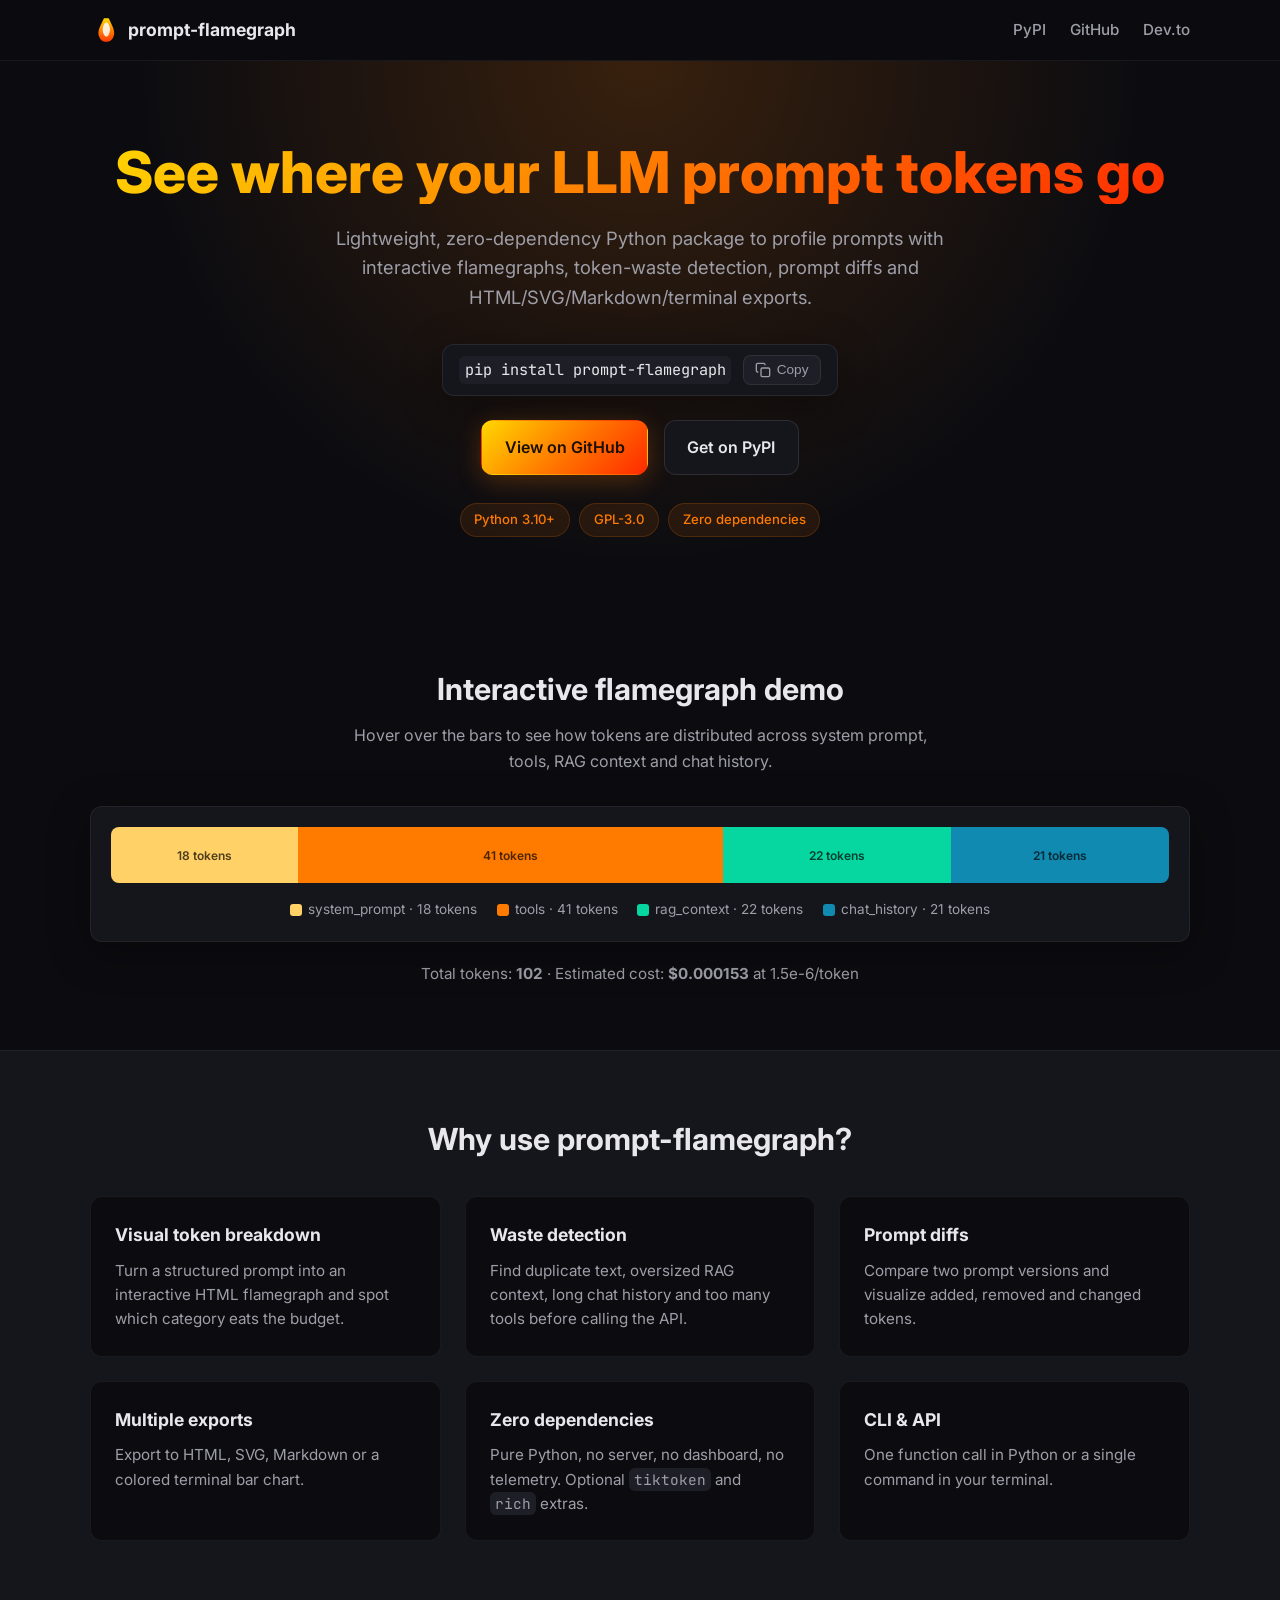
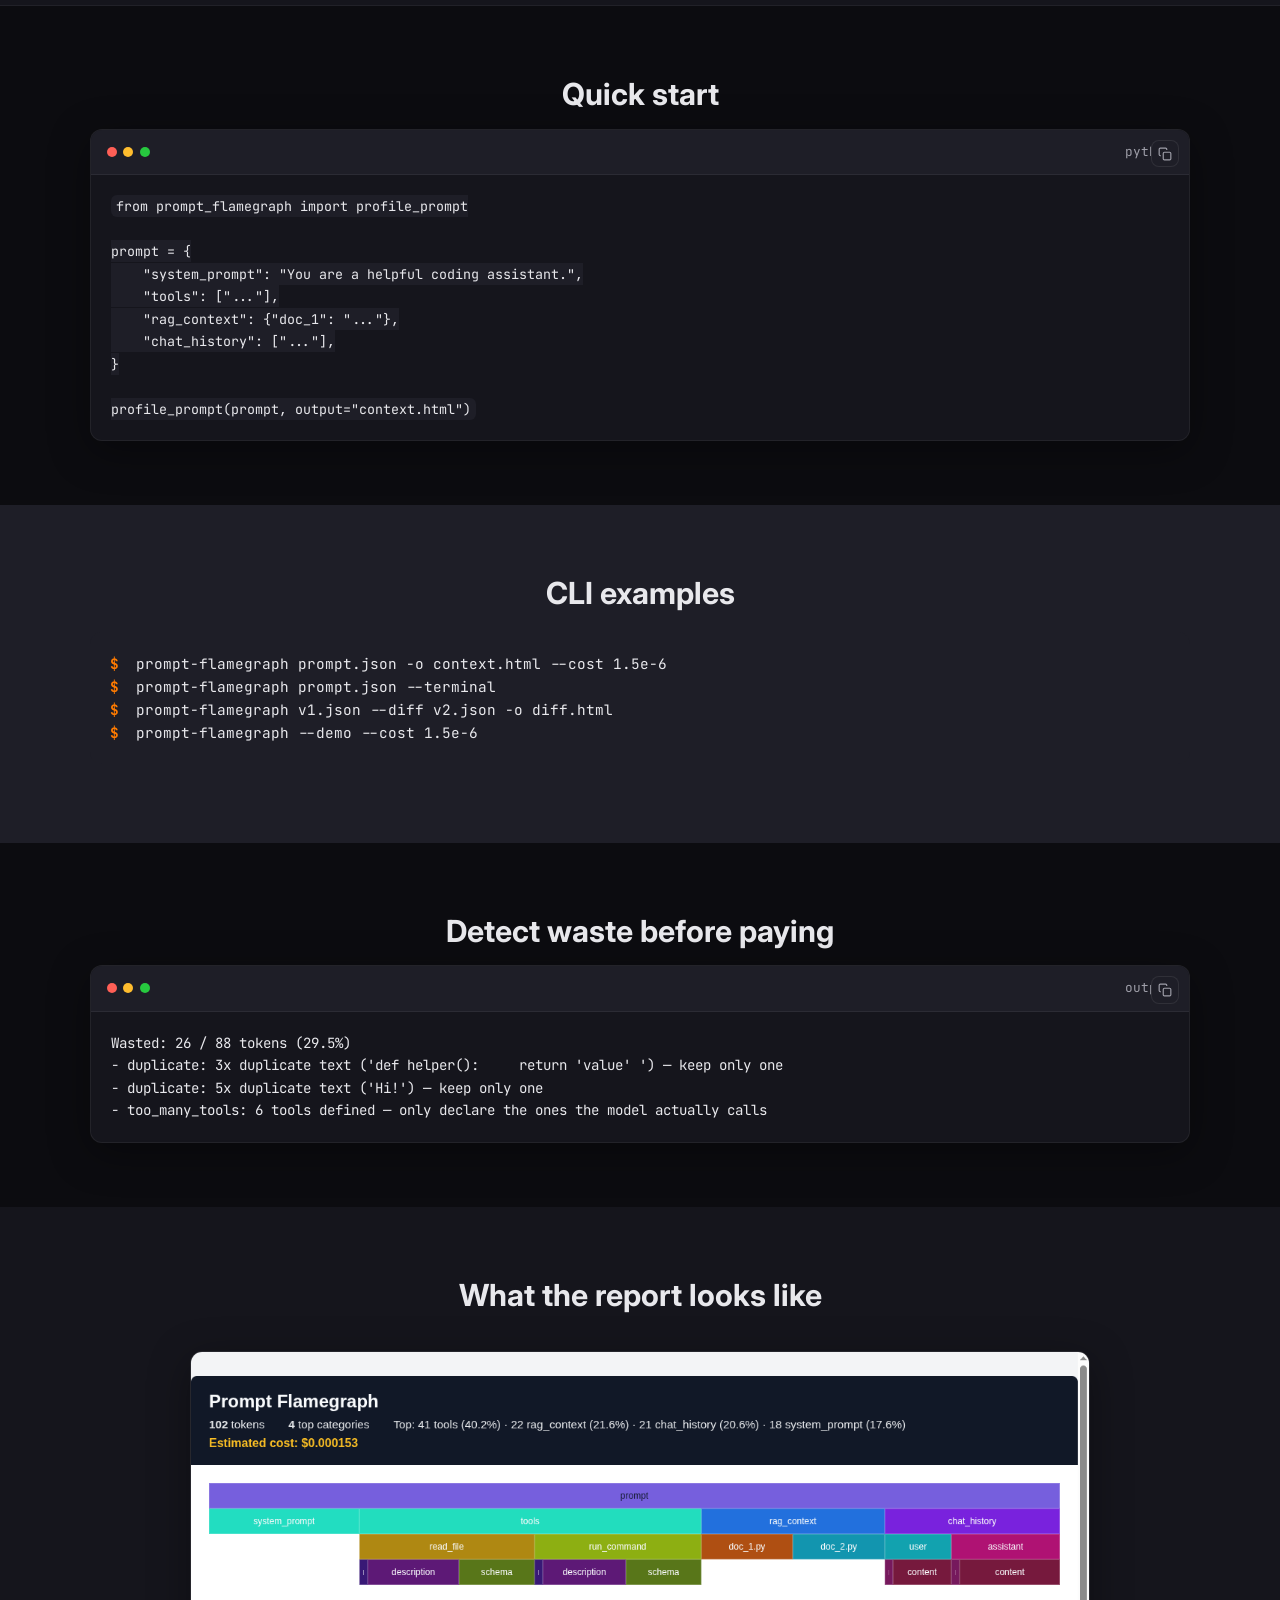
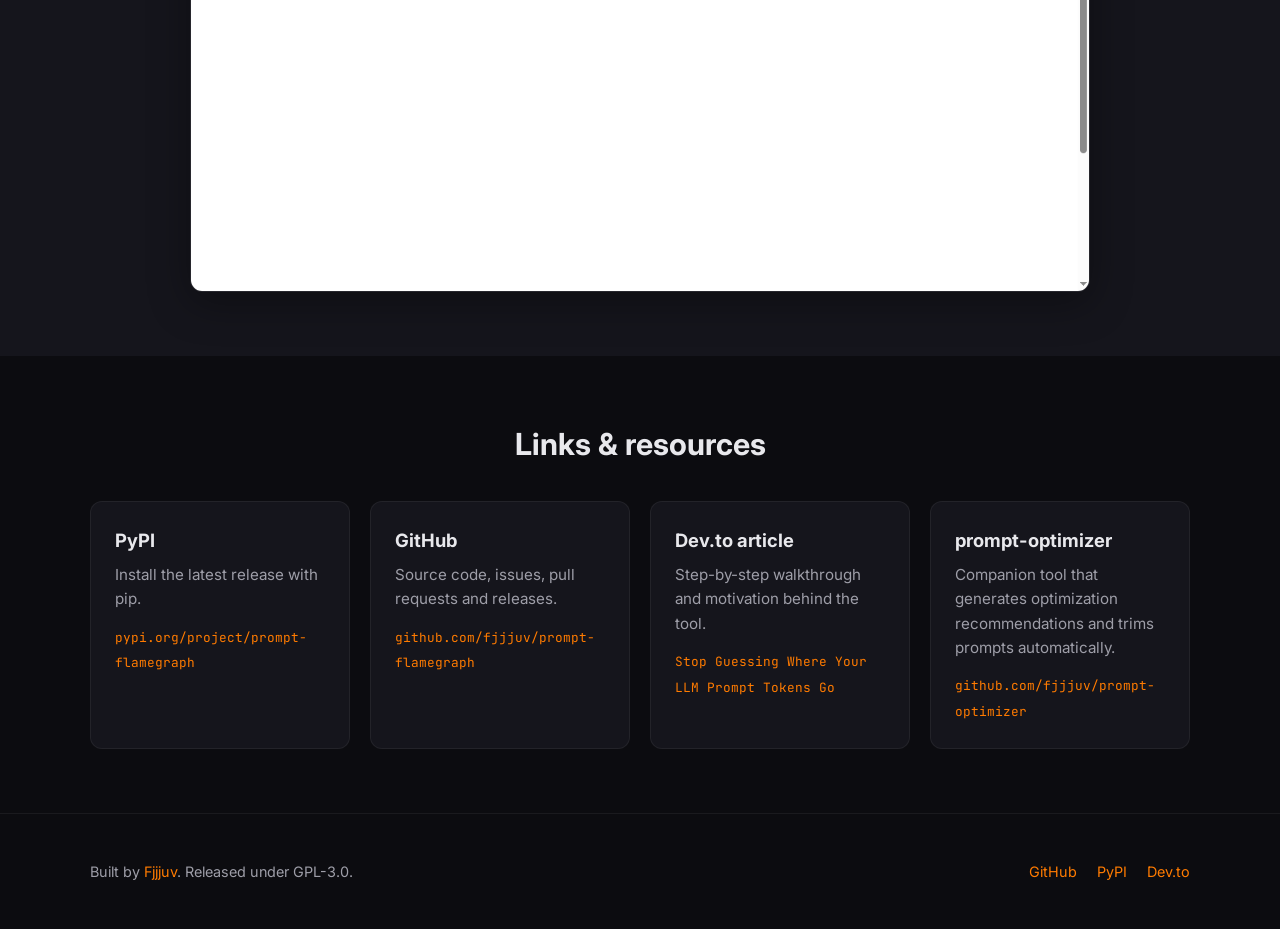
==== commit 156d4f3e: "Add GitHub Pages site (site/ + workflow)" ====
--- a/site/index.html
+++ b/site/index.html
@@ -23,34 +23,21 @@
 <body>
   <header class="site-header">
     <nav class="nav container" aria-label="Main navigation">
-      <a class="logo" href="index.html">
+      <a class="logo" href="/prompt-flamegraph/">
         <svg class="logo-icon" viewBox="0 0 24 24" aria-hidden="true"><path d="M12 2C8 10 6 14 8 18c2 5 6 4 6 4s4 .8 6-4c2-4 0-8-4-16z" fill="url(#flame)"/><path d="M12 7c-2 4-1 7 0 9 1 2 3 2 4 0 1-2 2-5 0-9-1-2-3-2-4 0z" fill="#fff" opacity=".85"/><defs><linearGradient id="flame" x1="12" y1="2" x2="12" y2="24" gradientUnits="userSpaceOnUse"><stop offset="0%" stop-color="#ffd700"/><stop offset="50%" stop-color="#ff7b00"/><stop offset="100%" stop-color="#ff2a00"/></linearGradient></defs></svg>
         <span>prompt-flamegraph</span>
       </a>
-      <ul class="nav-links" id="nav-links">
-        <li><a href="index.html">Home</a></li>
-        <li><a href="features.html">Features</a></li>
-        <li><a href="examples.html">Examples</a></li>
-        <li><a href="documentation.html">Docs</a></li>
-        <li><a href="about.html">About</a></li>
+      <ul class="nav-links">
         <li><a href="https://pypi.org/project/prompt-flamegraph/" target="_blank" rel="noopener">PyPI</a></li>
         <li><a href="https://github.com/fjjjuv/prompt-flamegraph" target="_blank" rel="noopener">GitHub</a></li>
         <li><a href="https://dev.to/fjjjuv/stop-guessing-where-your-llm-prompt-tokens-go-prompt-flamegraph-52nf" target="_blank" rel="noopener">Dev.to</a></li>
       </ul>
-      <div class="nav-actions">
-        <button id="theme-toggle" class="theme-toggle" aria-label="Toggle color theme">
-          <svg class="theme-icon" viewBox="0 0 24 24" aria-hidden="true"><path d="M21 12.79A9 9 0 1 1 11.21 3 7 7 0 0 0 21 12.79z" stroke="currentColor" stroke-width="2" stroke-linecap="round" stroke-linejoin="round" fill="none"/></svg>
-        </button>
-        <button id="nav-toggle" class="nav-toggle" aria-label="Toggle navigation" aria-expanded="false" aria-controls="nav-links">
-          <span></span><span></span><span></span>
-        </button>
-      </div>
     </nav>
   </header>
 
   <main>
     <section class="hero">
-      <div class="container hero-inner reveal">
+      <div class="container hero-inner">
         <h1>See where your LLM prompt tokens go</h1>
         <p class="lead">Lightweight, zero-dependency Python package to profile prompts with interactive flamegraphs, token-waste detection, prompt diffs and HTML/SVG/Markdown/terminal exports.</p>
         <div class="install" id="install">
@@ -73,62 +60,51 @@
     </section>
 
     <section class="container demo" id="demo">
-      <div class="reveal">
-        <h2>Interactive flamegraph demo</h2>
-        <p class="section-desc">Hover over the bars to see how tokens are distributed across system prompt, tools, RAG context and chat history.</p>
-      </div>
-      <div class="flamegraph reveal" role="img" aria-label="Interactive prompt token flamegraph">
+      <h2>Interactive flamegraph demo</h2>
+      <p class="section-desc">Hover over the bars to see how tokens are distributed across system prompt, tools, RAG context and chat history.</p>
+      <div class="flamegraph" role="img" aria-label="Interactive prompt token flamegraph">
         <div class="flamegraph-bars" id="flamegraph-bars"></div>
         <div class="flamegraph-tooltip" id="flamegraph-tooltip"></div>
         <div class="flamegraph-legend" id="flamegraph-legend"></div>
       </div>
-      <div class="demo-total reveal">Total tokens: <strong>102</strong> · Estimated cost: <strong>$0.000153</strong> at 1.5e-6/token</div>
+      <div class="demo-total">Total tokens: <strong>102</strong> · Estimated cost: <strong>$0.000153</strong> at 1.5e-6/token</div>
     </section>
 
     <section class="features" id="features">
       <div class="container">
-        <div class="reveal">
-          <h2>Why use prompt-flamegraph?</h2>
-          <p class="section-desc">A focused tool for a real problem: prompt tokens are expensive, opaque and easy to waste.</p>
-        </div>
+        <h2>Why use prompt-flamegraph?</h2>
         <div class="feature-grid">
-          <article class="feature reveal">
+          <article class="feature">
             <h3>Visual token breakdown</h3>
             <p>Turn a structured prompt into an interactive HTML flamegraph and spot which category eats the budget.</p>
           </article>
-          <article class="feature reveal">
+          <article class="feature">
             <h3>Waste detection</h3>
             <p>Find duplicate text, oversized RAG context, long chat history and too many tools before calling the API.</p>
           </article>
-          <article class="feature reveal">
+          <article class="feature">
             <h3>Prompt diffs</h3>
             <p>Compare two prompt versions and visualize added, removed and changed tokens.</p>
           </article>
-          <article class="feature reveal">
+          <article class="feature">
             <h3>Multiple exports</h3>
             <p>Export to HTML, SVG, Markdown or a colored terminal bar chart.</p>
           </article>
-          <article class="feature reveal">
+          <article class="feature">
             <h3>Zero dependencies</h3>
             <p>Pure Python, no server, no dashboard, no telemetry. Optional <code>tiktoken</code> and <code>rich</code> extras.</p>
           </article>
-          <article class="feature reveal">
+          <article class="feature">
             <h3>CLI & API</h3>
             <p>One function call in Python or a single command in your terminal.</p>
           </article>
         </div>
-        <div class="hero-actions reveal" style="margin-top:2.5rem;justify-content:center">
-          <a class="btn btn-secondary" href="features.html">Explore all features</a>
-        </div>
       </div>
     </section>
 
     <section class="container" id="quickstart">
-      <div class="reveal">
-        <h2>Quick start</h2>
-        <p class="section-desc">Install it, call one function, open the HTML report.</p>
-      </div>
-      <div class="code-window reveal">
+      <h2>Quick start</h2>
+      <div class="code-window">
         <div class="code-header">
           <span class="dot red"></span>
           <span class="dot yellow"></span>
@@ -158,13 +134,10 @@
           <svg width="14" height="14" viewBox="0 0 24 24" fill="none" stroke="currentColor" stroke-width="2"><rect x="9" y="9" width="13" height="13" rx="2"/><path d="M5 15H4a2 2 0 0 1-2-2V4a2 2 0 0 1 2-2h9a2 2 0 0 1 2 2v1"/></svg>
         </button>
       </div>
-      <div class="hero-actions reveal" style="margin-top:1.5rem;justify-content:center">
-        <a class="btn btn-secondary" href="examples.html">See more examples</a>
-      </div>
     </section>
 
     <section class="terminal" id="cli">
-      <div class="container reveal">
+      <div class="container">
         <h2>CLI examples</h2>
         <pre><span class="prompt">$</span> <span class="cmd">prompt-flamegraph prompt.json -o context.html --cost 1.5e-6</span>
 <span class="prompt">$</span> <span class="cmd">prompt-flamegraph prompt.json --terminal</span>
@@ -174,11 +147,8 @@
     </section>
 
     <section class="container" id="waste">
-      <div class="reveal">
-        <h2>Detect waste before paying</h2>
-        <p class="section-desc">Get a WasteReport with concrete findings before sending the prompt to an API.</p>
-      </div>
-      <div class="code-window reveal">
+      <h2>Detect waste before paying</h2>
+      <div class="code-window">
         <div class="code-header"><span class="dot red"></span><span class="dot yellow"></span><span class="dot green"></span><span class="filename">output</span></div>
         <pre>Wasted: 26 / 88 tokens (29.5%)
 - duplicate: 3x duplicate text ('def helper():     return 'value' ') — keep only one
@@ -194,7 +164,7 @@
     </section>
 
     <section class="screenshot" id="report">
-      <div class="container reveal">
+      <div class="container">
         <h2>What the report looks like</h2>
         <img src="flamegraph_demo.png" alt="prompt-flamegraph HTML report showing an interactive token flamegraph with waste findings" loading="lazy" />
       </div>
@@ -202,27 +172,24 @@
 
     <section class="links" id="links">
       <div class="container">
-        <div class="reveal">
-          <h2>Links & resources</h2>
-          <p class="section-desc">Package, source, article and companion project.</p>
-        </div>
+        <h2>Links & resources</h2>
         <div class="link-grid">
-          <a class="link-card reveal" href="https://pypi.org/project/prompt-flamegraph/" target="_blank" rel="noopener">
+          <a class="link-card pypi" href="https://pypi.org/project/prompt-flamegraph/" target="_blank" rel="noopener">
             <h3>PyPI</h3>
             <p>Install the latest release with pip.</p>
             <span class="link-arrow">pypi.org/project/prompt-flamegraph</span>
           </a>
-          <a class="link-card reveal" href="https://github.com/fjjjuv/prompt-flamegraph" target="_blank" rel="noopener">
+          <a class="link-card github" href="https://github.com/fjjjuv/prompt-flamegraph" target="_blank" rel="noopener">
             <h3>GitHub</h3>
             <p>Source code, issues, pull requests and releases.</p>
             <span class="link-arrow">github.com/fjjjuv/prompt-flamegraph</span>
           </a>
-          <a class="link-card reveal" href="https://dev.to/fjjjuv/stop-guessing-where-your-llm-prompt-tokens-go-prompt-flamegraph-52nf" target="_blank" rel="noopener">
+          <a class="link-card devto" href="https://dev.to/fjjjuv/stop-guessing-where-your-llm-prompt-tokens-go-prompt-flamegraph-52nf" target="_blank" rel="noopener">
             <h3>Dev.to article</h3>
             <p>Step-by-step walkthrough and motivation behind the tool.</p>
             <span class="link-arrow">Stop Guessing Where Your LLM Prompt Tokens Go</span>
           </a>
-          <a class="link-card reveal" href="https://github.com/fjjjuv/prompt-optimizer" target="_blank" rel="noopener">
+          <a class="link-card optimizer" href="https://github.com/fjjjuv/prompt-optimizer" target="_blank" rel="noopener">
             <h3>prompt-optimizer</h3>
             <p>Companion tool that generates optimization recommendations and trims prompts automatically.</p>
             <span class="link-arrow">github.com/fjjjuv/prompt-optimizer</span>
@@ -231,25 +198,18 @@
       </div>
     </section>
   </main>
-
-  <button id="back-to-top" class="back-to-top" aria-label="Back to top">
-    <svg width="20" height="20" viewBox="0 0 24 24" fill="none" stroke="currentColor" stroke-width="2.5" stroke-linecap="round" stroke-linejoin="round"><path d="M12 19V5M5 12l7-7 7 7"/></svg>
-  </button>
 
   <footer class="site-footer">
     <div class="container footer-inner">
       <p>Built by <a href="https://github.com/fjjjuv" target="_blank" rel="noopener">Fjjjuv</a>. Released under GPL-3.0.</p>
       <div class="footer-links">
-        <a href="index.html">Home</a>
-        <a href="features.html">Features</a>
-        <a href="examples.html">Examples</a>
-        <a href="documentation.html">Docs</a>
-        <a href="about.html">About</a>
+        <a href="https://github.com/fjjjuv/prompt-flamegraph">GitHub</a>
+        <a href="https://pypi.org/project/prompt-flamegraph/">PyPI</a>
+        <a href="https://dev.to/fjjjuv/stop-guessing-where-your-llm-prompt-tokens-go-prompt-flamegraph-52nf">Dev.to</a>
       </div>
     </div>
   </footer>
 
-  <script src="components.js"></script>
   <script src="script.js"></script>
 </body>
 </html>
--- a/site/style.css
+++ b/site/style.css
@@ -4,8 +4,6 @@
   --surface-2: #1e1e27;
   --text: #e8e8ec;
   --text-muted: #9e9ea8;
-  --border: rgba(255, 255, 255, 0.08);
-  --border-strong: rgba(255, 255, 255, 0.12);
   --brand-1: #ffd700;
   --brand-2: #ff7b00;
   --brand-3: #ff2a00;
@@ -17,18 +15,6 @@
   --mono: 'JetBrains Mono', ui-monospace, monospace;
 }
 
-html[data-theme="light"] {
-  --bg: #faf9f6;
-  --surface: #ffffff;
-  --surface-2: #f1f1f4;
-  --text: #1a1a1e;
-  --text-muted: #5a5a66;
-  --border: rgba(0, 0, 0, 0.08);
-  --border-strong: rgba(0, 0, 0, 0.14);
-  --brand-gradient: linear-gradient(135deg, #b88900 0%, #e5620a 50%, #c81e00 100%);
-  --shadow: 0 10px 30px rgba(0, 0, 0, 0.08);
-}
-
 * { box-sizing: border-box; }
 
 html { scroll-behavior: smooth; }
@@ -40,7 +26,6 @@
   color: var(--text);
   line-height: 1.6;
   -webkit-font-smoothing: antialiased;
-  transition: background-color 0.25s ease, color 0.25s ease;
 }
 
 a { color: var(--brand-2); text-decoration: none; }
@@ -73,17 +58,16 @@
   position: sticky;
   top: 0;
   z-index: 100;
-  background: color-mix(in srgb, var(--bg) 85%, transparent);
+  background: rgba(12, 12, 16, 0.85);
   backdrop-filter: blur(10px);
-  border-bottom: 1px solid var(--border);
+  border-bottom: 1px solid rgba(255, 255, 255, 0.06);
 }
 
 .nav {
   display: flex;
   align-items: center;
   justify-content: space-between;
-  padding: 0.85rem 0;
-  gap: 1rem;
+  padding: 1rem 0;
 }
 
 .logo {
@@ -93,147 +77,20 @@
   font-weight: 700;
   font-size: 1.1rem;
   color: var(--text);
-  flex-shrink: 0;
 }
 
 .logo-icon { width: 28px; height: 28px; }
 
-.nav-toggle {
-  display: none;
-  background: var(--surface-2);
-  border: 1px solid var(--border);
-  color: var(--text);
-  width: 42px;
-  height: 42px;
-  border-radius: var(--radius);
-  cursor: pointer;
-  align-items: center;
-  justify-content: center;
-  flex-direction: column;
-  gap: 5px;
-}
-
-.nav-toggle span {
-  display: block;
-  width: 20px;
-  height: 2px;
-  background: var(--text);
-  border-radius: 2px;
-  transition: transform 0.25s, opacity 0.25s;
-}
-
-.nav-toggle.open span:nth-child(1) { transform: translateY(7px) rotate(45deg); }
-.nav-toggle.open span:nth-child(2) { opacity: 0; }
-.nav-toggle.open span:nth-child(3) { transform: translateY(-7px) rotate(-45deg); }
-
 .nav-links {
   display: flex;
-  gap: 1.25rem;
+  gap: 1.5rem;
   list-style: none;
   margin: 0;
   padding: 0;
-  align-items: center;
-}
-
-.nav-links a {
-  color: var(--text-muted);
-  font-weight: 500;
-  font-size: 0.95rem;
-  position: relative;
-  padding: 0.25rem 0;
-}
-
-.nav-links a::after {
-  content: '';
-  position: absolute;
-  left: 0;
-  bottom: 0;
-  width: 0;
-  height: 2px;
-  background: var(--brand-gradient);
-  border-radius: 2px;
-  transition: width 0.25s;
-}
-
-.nav-links a:hover,
-.nav-links a.active {
-  color: var(--text);
-  text-decoration: none;
-}
-
-.nav-links a:hover::after,
-.nav-links a.active::after { width: 100%; }
-
-.nav-actions {
-  display: flex;
-  align-items: center;
-  gap: 0.6rem;
-  flex-shrink: 0;
-}
-
-.theme-toggle {
-  background: var(--surface-2);
-  border: 1px solid var(--border);
-  color: var(--text-muted);
-  width: 42px;
-  height: 42px;
-  border-radius: var(--radius);
-  cursor: pointer;
-  display: flex;
-  align-items: center;
-  justify-content: center;
-  transition: color 0.2s, background 0.2s, border-color 0.2s;
-}
-
-.theme-toggle:hover {
-  color: var(--text);
-  background: var(--surface);
-  border-color: var(--border-strong);
-}
-
-.theme-icon { width: 18px; height: 18px; }
-
-.back-to-top {
-  position: fixed;
-  bottom: 1.5rem;
-  right: 1.5rem;
-  z-index: 90;
-  width: 44px;
-  height: 44px;
-  border-radius: 50%;
-  background: var(--brand-gradient);
-  color: #1a0f00;
-  border: none;
-  cursor: pointer;
-  opacity: 0;
-  transform: translateY(12px);
-  transition: opacity 0.25s, transform 0.25s;
-  pointer-events: none;
-  display: flex;
-  align-items: center;
-  justify-content: center;
-  box-shadow: var(--shadow);
-}
-
-.back-to-top.visible {
-  opacity: 1;
-  transform: translateY(0);
-  pointer-events: auto;
-}
-
-.reveal {
-  opacity: 0;
-  transform: translateY(20px);
-  transition: opacity 0.6s ease, transform 0.6s ease;
-}
-
-.reveal.visible { opacity: 1; transform: translateY(0); }
-
-@media (prefers-reduced-motion: reduce) {
-  * { transition-duration: 0.01ms !important; animation-duration: 0.01ms !important; }
-  html { scroll-behavior: auto; }
-  .reveal { opacity: 1; transform: none; }
-}
+}
+
+.nav-links a { color: var(--text-muted); font-weight: 500; font-size: 0.95rem; }
+.nav-links a:hover { color: var(--text); text-decoration: none; }
 
 .hero {
   position: relative;
@@ -247,10 +104,6 @@
   inset: 0;
   background: radial-gradient(circle at 50% 0%, rgba(255, 123, 0, 0.18), transparent 60%);
   pointer-events: none;
-}
-
-html[data-theme="light"] .hero::before {
-  background: radial-gradient(circle at 50% 0%, rgba(255, 123, 0, 0.10), transparent 60%);
 }
 
 .hero-inner {
@@ -281,7 +134,7 @@
   align-items: center;
   gap: 0.75rem;
   background: var(--surface);
-  border: 1px solid var(--border);
+  border: 1px solid rgba(255, 255, 255, 0.08);
   border-radius: var(--radius);
   padding: 0.6rem 1rem;
   margin-bottom: 1.5rem;
@@ -295,7 +148,7 @@
   align-items: center;
   gap: 0.35rem;
   background: var(--surface-2);
-  border: 1px solid var(--border);
+  border: 1px solid rgba(255, 255, 255, 0.08);
   color: var(--text-muted);
   border-radius: 8px;
   padding: 0.4rem 0.7rem;
@@ -304,7 +157,7 @@
   transition: all 0.2s;
 }
 
-.copy:hover { color: var(--text); background: var(--surface); border-color: var(--border-strong); }
+.copy:hover { color: var(--text); background: #2a2a35; }
 .copy.copied { color: #2dd4bf; }
 
 .hero-actions {
@@ -336,7 +189,7 @@
 .btn-secondary {
   background: var(--surface);
   color: var(--text);
-  border-color: var(--border);
+  border-color: rgba(255, 255, 255, 0.1);
 }
 
 .badges { display: flex; justify-content: center; gap: 0.6rem; flex-wrap: wrap; }
@@ -351,7 +204,7 @@
   font-weight: 500;
 }
 
-.demo, #quickstart, #waste, #report, #links, #cli, .features, .page-section {
+.demo, #quickstart, #waste, #report, #links, #cli, .features {
   padding: 4rem 0;
 }
 
@@ -372,7 +225,7 @@
 .flamegraph {
   position: relative;
   background: var(--surface);
-  border: 1px solid var(--border);
+  border: 1px solid rgba(255, 255, 255, 0.06);
   border-radius: var(--radius);
   padding: 1.25rem;
   box-shadow: var(--shadow);
@@ -408,8 +261,8 @@
 .flamegraph-tooltip {
   position: absolute;
   display: none;
-  background: var(--surface-2);
-  border: 1px solid var(--border);
+  background: #1e1e27;
+  border: 1px solid rgba(255, 255, 255, 0.1);
   border-radius: 8px;
   padding: 0.6rem 0.8rem;
   font-size: 0.85rem;
@@ -417,7 +270,6 @@
   z-index: 10;
   box-shadow: var(--shadow);
   white-space: nowrap;
-  color: var(--text);
 }
 
 .flamegraph-legend {
@@ -450,7 +302,7 @@
   font-size: 0.95rem;
 }
 
-.features { background: var(--surface); border-top: 1px solid var(--border); border-bottom: 1px solid var(--border); }
+.features { background: var(--surface); border-top: 1px solid rgba(255, 255, 255, 0.05); border-bottom: 1px solid rgba(255, 255, 255, 0.05); }
 
 .feature-grid {
   display: grid;
@@ -461,7 +313,7 @@
 
 .feature {
   background: var(--bg);
-  border: 1px solid var(--border);
+  border: 1px solid rgba(255, 255, 255, 0.06);
   border-radius: var(--radius);
   padding: 1.5rem;
   transition: transform 0.2s, border-color 0.2s;
@@ -475,7 +327,7 @@
 .code-window {
   position: relative;
   background: var(--surface);
-  border: 1px solid var(--border);
+  border: 1px solid rgba(255, 255, 255, 0.06);
   border-radius: var(--radius);
   overflow: hidden;
   box-shadow: var(--shadow);
@@ -487,7 +339,7 @@
   gap: 0.4rem;
   padding: 0.75rem 1rem;
   background: var(--surface-2);
-  border-bottom: 1px solid var(--border);
+  border-bottom: 1px solid rgba(255, 255, 255, 0.06);
 }
 
 .dot { width: 10px; height: 10px; border-radius: 50%; }
@@ -523,7 +375,7 @@
   max-width: 900px;
   margin: 2rem auto 0;
   border-radius: var(--radius);
-  border: 1px solid var(--border);
+  border: 1px solid rgba(255, 255, 255, 0.08);
   box-shadow: var(--shadow);
 }
 
@@ -539,7 +391,7 @@
 .link-card {
   display: block;
   background: var(--surface);
-  border: 1px solid var(--border);
+  border: 1px solid rgba(255, 255, 255, 0.06);
   border-radius: var(--radius);
   padding: 1.5rem;
   color: var(--text);
@@ -557,134 +409,8 @@
   color: var(--brand-2);
 }
 
-.page-hero {
-  padding: 4rem 0 3rem;
-  text-align: center;
-  border-bottom: 1px solid var(--border);
-  background: var(--surface);
-}
-
-.page-hero h1 {
-  font-size: clamp(2rem, 5vw, 3rem);
-  font-weight: 800;
-  margin: 0 0 0.8rem;
-  background: var(--brand-gradient);
-  -webkit-background-clip: text;
-  -webkit-text-fill-color: transparent;
-  background-clip: text;
-}
-
-.page-hero p {
-  color: var(--text-muted);
-  max-width: 640px;
-  margin: 0 auto;
-  font-size: 1.05rem;
-}
-
-.two-col {
-  display: grid;
-  grid-template-columns: 1fr 1fr;
-  gap: 1.5rem;
-  align-items: start;
-}
-
-.card {
-  background: var(--surface);
-  border: 1px solid var(--border);
-  border-radius: var(--radius);
-  padding: 1.5rem;
-  box-shadow: var(--shadow);
-}
-
-.card h3 { margin: 0 0 0.6rem; }
-.card p { color: var(--text-muted); margin: 0 0 0.75rem; }
-.card pre { margin: 0.75rem 0 0; font-size: 0.85rem; }
-
-.list {
-  list-style: none;
-  padding: 0;
-  margin: 0;
-  display: grid;
-  gap: 0.75rem;
-}
-
-.list li {
-  padding-left: 1.5rem;
-  position: relative;
-  color: var(--text-muted);
-}
-
-.list li::before {
-  content: '•';
-  position: absolute;
-  left: 0;
-  color: var(--brand-2);
-  font-weight: 700;
-}
-
-.table-wrap {
-  overflow-x: auto;
-  border: 1px solid var(--border);
-  border-radius: var(--radius);
-  background: var(--surface);
-  margin-top: 1.5rem;
-}
-
-table {
-  width: 100%;
-  border-collapse: collapse;
-  font-size: 0.95rem;
-}
-
-th, td {
-  padding: 0.85rem 1rem;
-  text-align: left;
-  border-bottom: 1px solid var(--border);
-}
-
-th { font-weight: 600; color: var(--text); background: var(--surface-2); }
-tr:last-child td { border-bottom: none; }
-
-.tabs {
-  border: 1px solid var(--border);
-  border-radius: var(--radius);
-  background: var(--surface);
-  overflow: hidden;
-  margin-top: 1.5rem;
-}
-
-.tabs [role="tablist"] {
-  display: flex;
-  background: var(--surface-2);
-  border-bottom: 1px solid var(--border);
-  overflow-x: auto;
-}
-
-.tabs [role="tab"] {
-  background: transparent;
-  border: none;
-  color: var(--text-muted);
-  padding: 0.85rem 1.25rem;
-  font-family: var(--mono);
-  font-size: 0.85rem;
-  cursor: pointer;
-  border-bottom: 2px solid transparent;
-  transition: color 0.2s, border-color 0.2s;
-  white-space: nowrap;
-}
-
-.tabs [role="tab"]:hover { color: var(--text); }
-.tabs [role="tab"][aria-selected="true"] {
-  color: var(--brand-2);
-  border-bottom-color: var(--brand-2);
-}
-
-.tabs [role="tabpanel"] { padding: 1.25rem; }
-.tabs [role="tabpanel"][hidden] { display: none; }
-.tabs [role="tabpanel"] pre { margin: 0; font-size: 0.85rem; }
-
 .site-footer {
-  border-top: 1px solid var(--border);
+  border-top: 1px solid rgba(255, 255, 255, 0.06);
   padding: 2rem 0;
   color: var(--text-muted);
   font-size: 0.9rem;
@@ -698,41 +424,12 @@
   gap: 1rem;
 }
 
-.footer-links { display: flex; gap: 1.25rem; flex-wrap: wrap; }
-
-@media (max-width: 860px) {
-  .nav-toggle { display: flex; }
-  .nav-links {
-    position: fixed;
-    top: 68px;
-    left: 0;
-    right: 0;
-    flex-direction: column;
-    background: var(--surface);
-    border-bottom: 1px solid var(--border);
-    padding: 1.25rem;
-    gap: 0.9rem;
-    transform: translateY(-120%);
-    transition: transform 0.25s ease;
-    z-index: 99;
-    align-items: flex-start;
-  }
-  .nav-links.open { transform: translateY(0); }
-  .nav-links li { width: 100%; }
-  .nav-links a { display: block; width: 100%; padding: 0.6rem 0; }
-  .nav-actions { margin-left: auto; }
-}
+.footer-links { display: flex; gap: 1.25rem; }
 
 @media (max-width: 640px) {
+  .nav { flex-direction: column; gap: 0.75rem; }
   .hero { padding: 3rem 0; }
   .install { flex-direction: column; align-items: stretch; width: 100%; }
-  .demo, #quickstart, #waste, #report, #links, #cli, .features, .page-section { padding: 2.5rem 0; }
+  .demo, #quickstart, #waste, #report, #links, #cli, .features { padding: 2.5rem 0; }
   .footer-inner { flex-direction: column; text-align: center; }
-  .two-col { grid-template-columns: 1fr; }
-  .link-grid { grid-template-columns: 1fr; }
-  .feature-grid { grid-template-columns: 1fr; }
-  .nav { flex-wrap: wrap; }
-  .page-hero { padding: 3rem 0 2.5rem; }
-  .code-window pre, .terminal pre { font-size: 0.78rem; }
-  .flamegraph-bars { height: 44px; }
-}
+}
